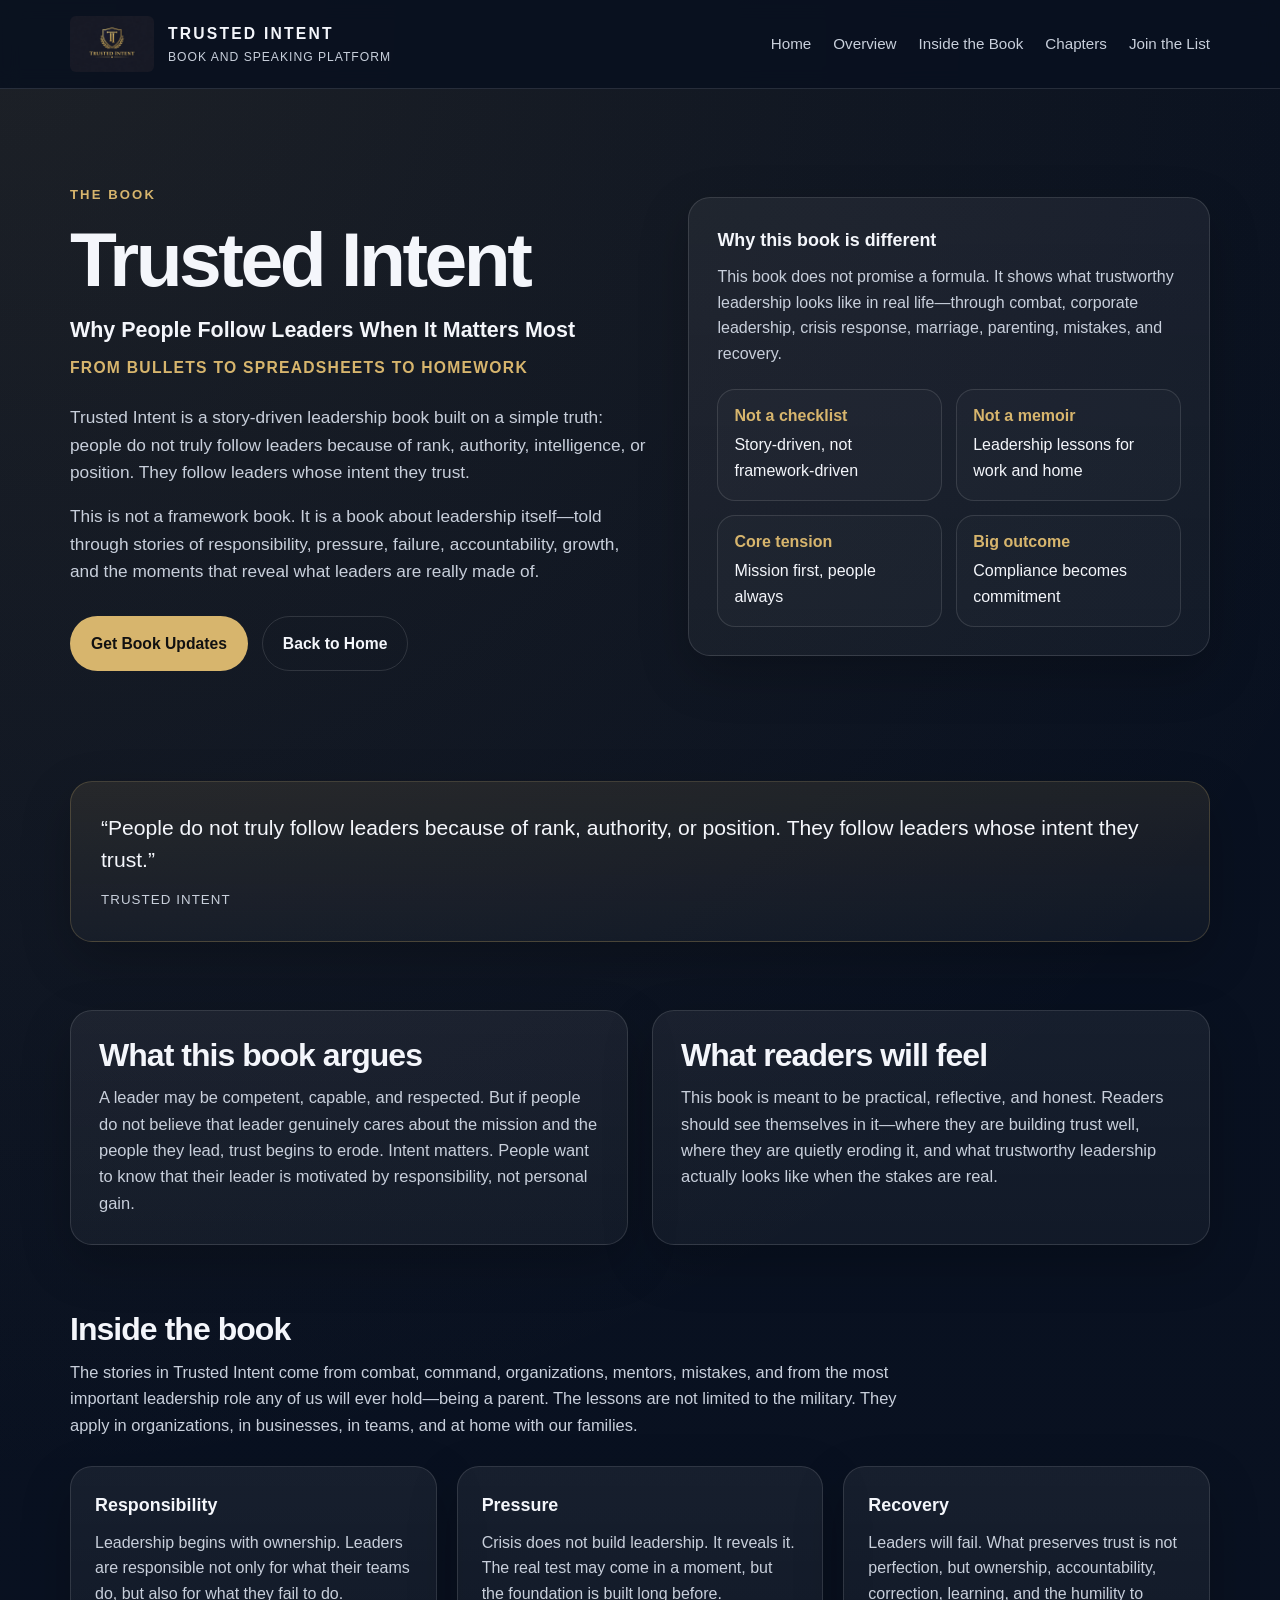
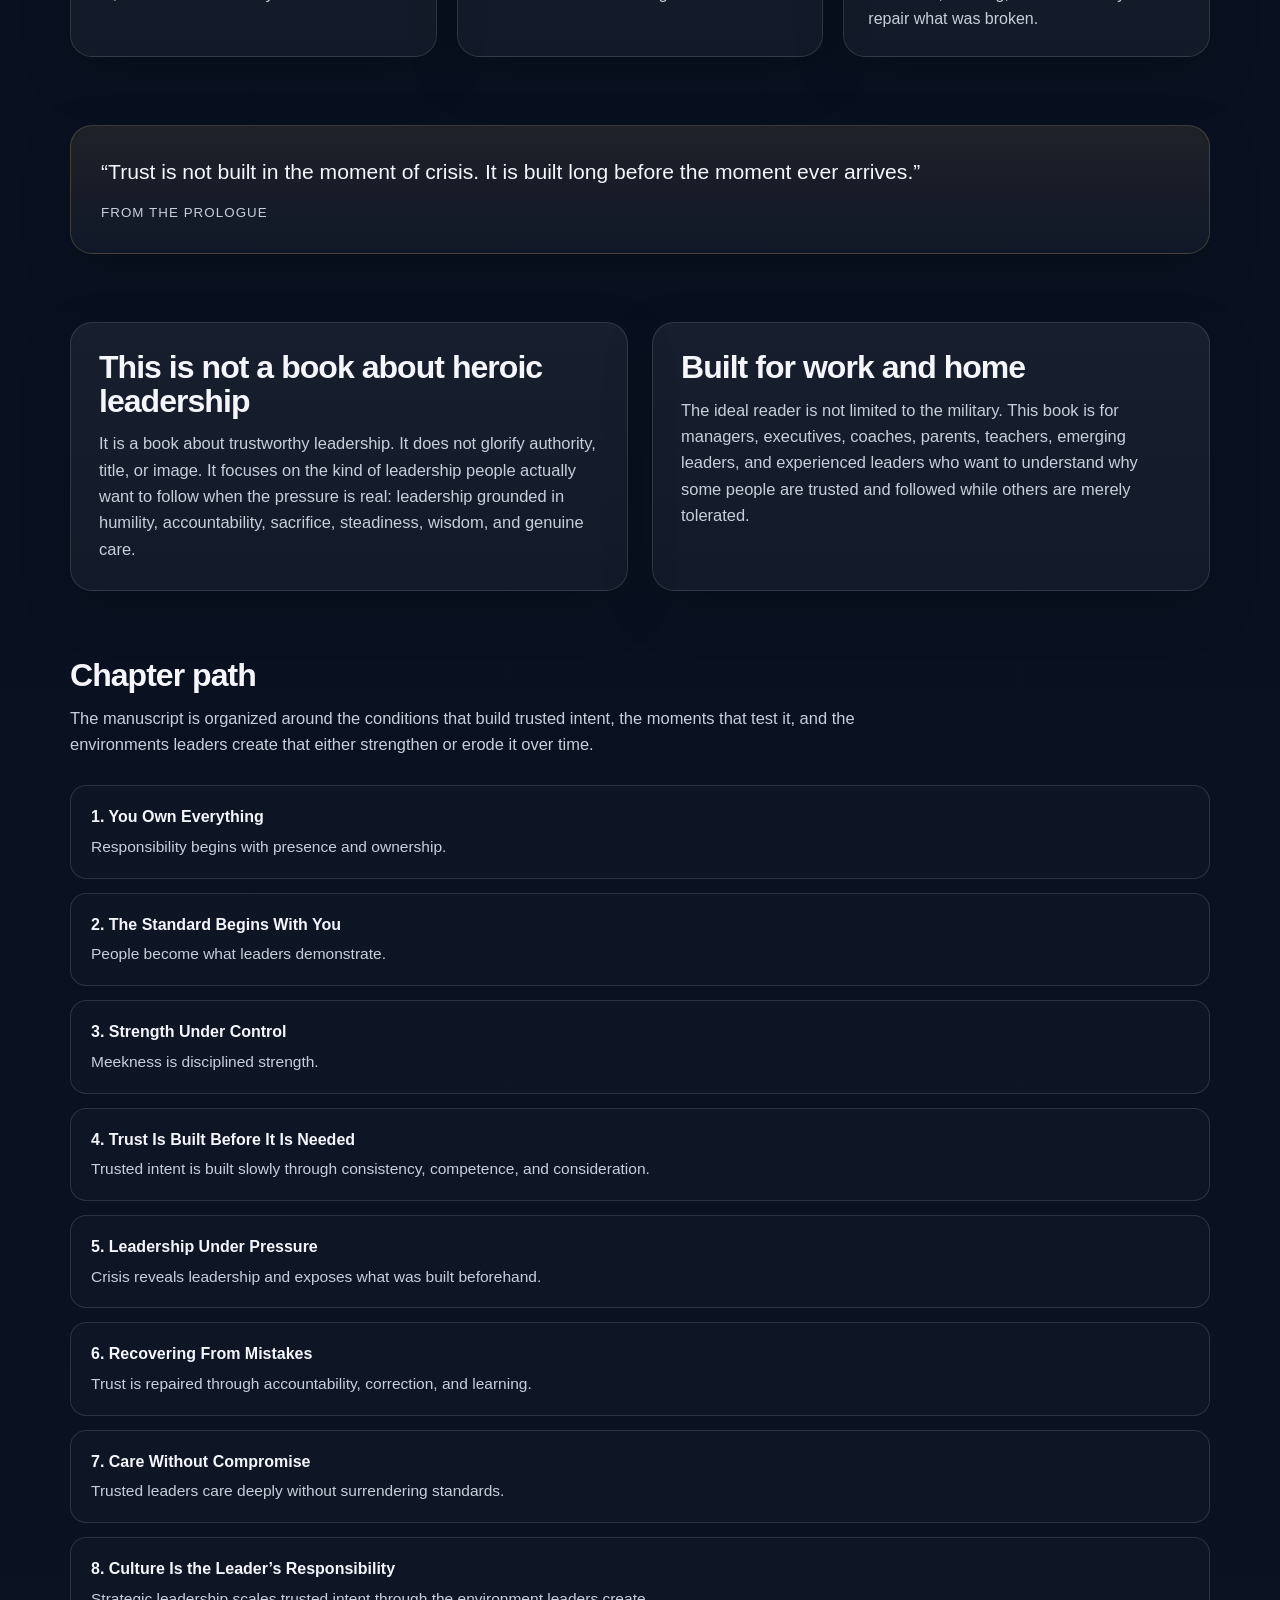
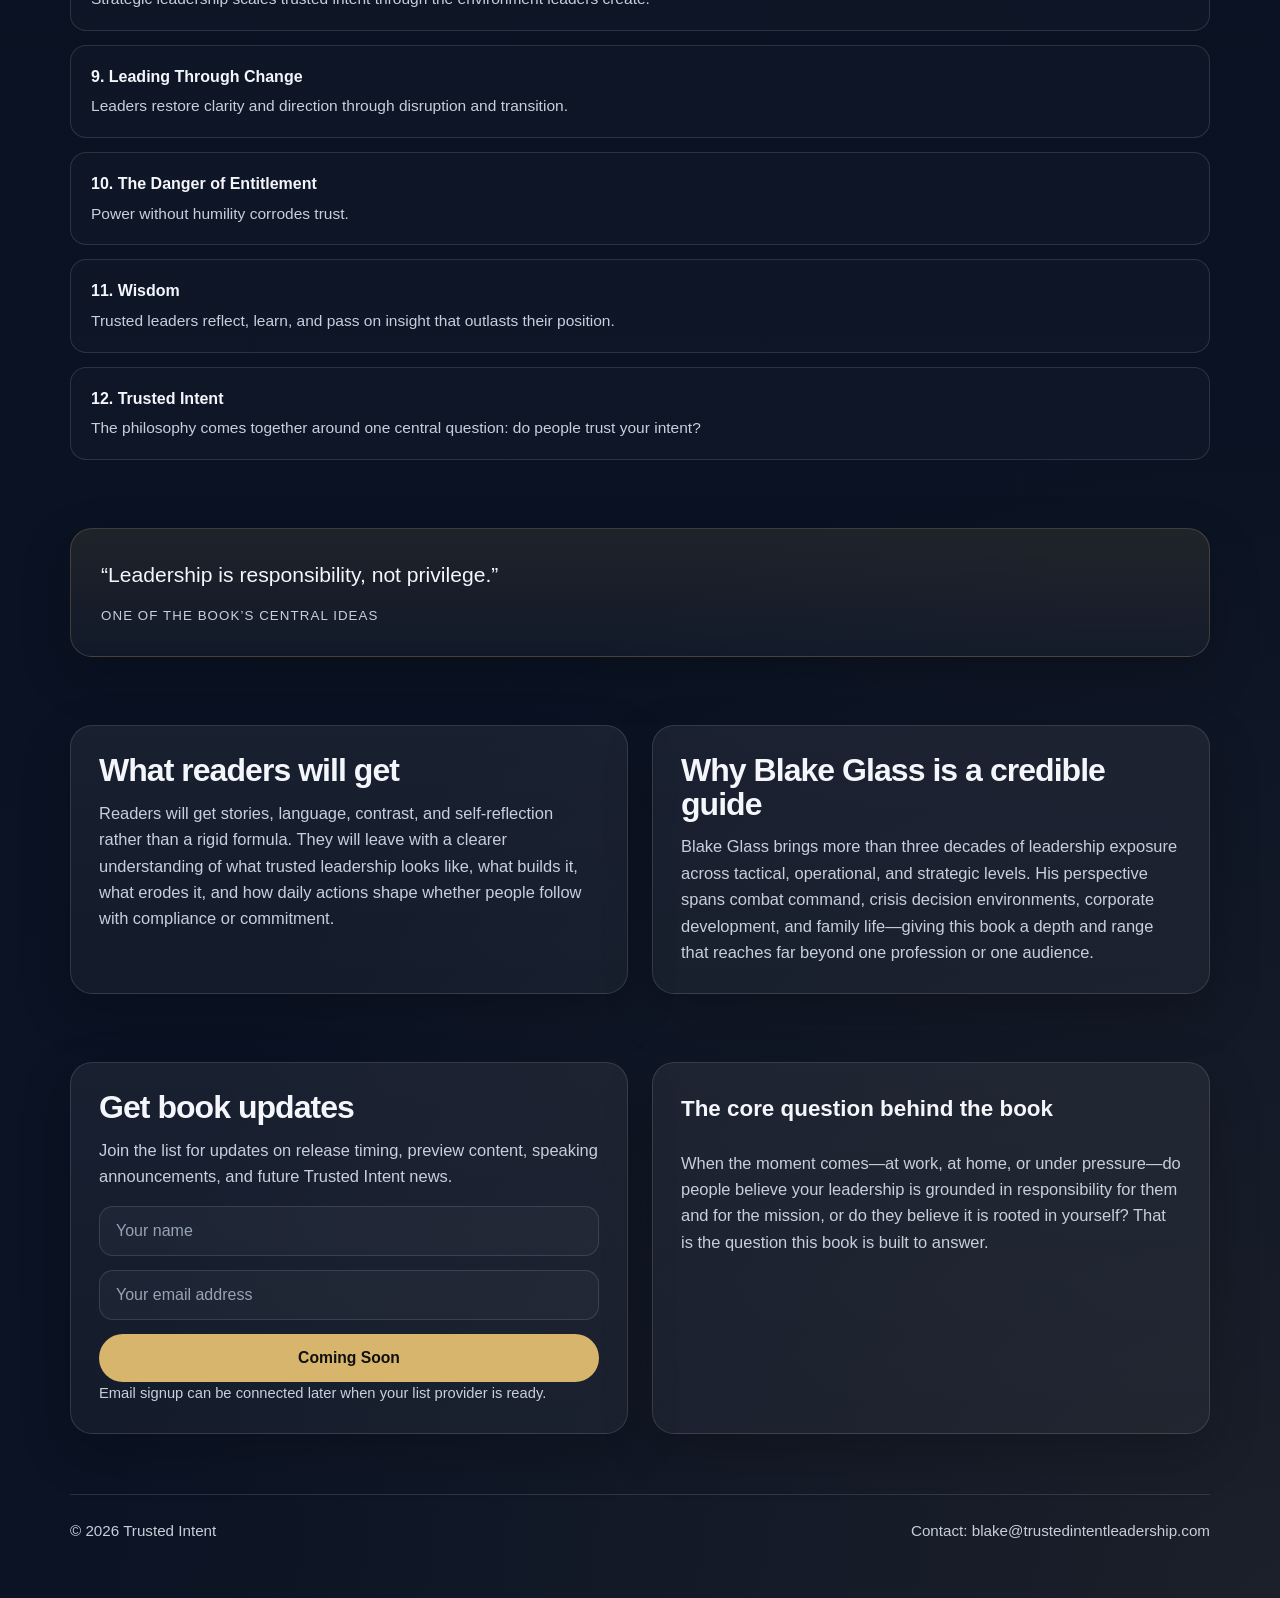
==== book.html @ da09e346 "Create book.html" ====
<!DOCTYPE html>
<html lang="en">
<head>
  <meta charset="UTF-8" />
  <meta name="viewport" content="width=device-width, initial-scale=1.0" />
  <title>The Book | Trusted Intent</title>
  <meta
    name="description"
    content="Trusted Intent by Blake Glass — a story-driven leadership book about why people follow leaders when it matters most."
  />
  <style>
    :root {
      --bg: #0a1020;
      --bg-soft: #10182b;
      --panel: rgba(255, 255, 255, 0.04);
      --panel-strong: rgba(255, 255, 255, 0.06);
      --text: #f4f6fb;
      --muted: #c8cfdb;
      --line: rgba(255, 255, 255, 0.12);
      --gold: #d7b56d;
      --gold-dark: #b8944d;
      --max: 1140px;
      --radius: 22px;
    }

    * {
      box-sizing: border-box;
    }

    html {
      scroll-behavior: smooth;
    }

    body {
      margin: 0;
      font-family: Arial, Helvetica, sans-serif;
      color: var(--text);
      background:
        radial-gradient(circle at top left, rgba(215,181,109,0.10), transparent 30%),
        radial-gradient(circle at bottom right, rgba(215,181,109,0.08), transparent 24%),
        linear-gradient(180deg, #08101f 0%, #0b1324 100%);
      line-height: 1.6;
    }

    img {
      max-width: 100%;
      display: block;
    }

    a {
      color: inherit;
      text-decoration: none;
    }

    .wrap {
      width: min(100% - 32px, var(--max));
      margin: 0 auto;
    }

    .topbar {
      position: sticky;
      top: 0;
      z-index: 20;
      background: rgba(8, 16, 31, 0.88);
      backdrop-filter: blur(10px);
      border-bottom: 1px solid var(--line);
    }

    .nav {
      display: flex;
      align-items: center;
      justify-content: space-between;
      gap: 20px;
      padding: 16px 0;
    }

    .brand {
      display: flex;
      align-items: center;
      gap: 14px;
      min-width: 0;
    }

    .brand img {
      height: 56px;
      width: auto;
      border-radius: 6px;
    }

    .brand-text {
      display: flex;
      flex-direction: column;
      gap: 2px;
    }

    .brand-title {
      font-size: 0.98rem;
      font-weight: 700;
      letter-spacing: 0.14em;
      text-transform: uppercase;
    }

    .brand-subtitle {
      color: var(--muted);
      font-size: 0.76rem;
      letter-spacing: 0.08em;
      text-transform: uppercase;
    }

    .nav-links {
      display: flex;
      align-items: center;
      gap: 22px;
      color: var(--muted);
      font-size: 0.95rem;
    }

    .nav-links a:hover {
      color: var(--text);
    }

    .button,
    button {
      display: inline-flex;
      align-items: center;
      justify-content: center;
      padding: 14px 20px;
      border-radius: 999px;
      border: 1px solid transparent;
      font-weight: 700;
      cursor: pointer;
      transition: 0.2s ease;
      font-size: 0.98rem;
    }

    .button-primary {
      background: var(--gold);
      color: #111;
    }

    .button-primary:hover {
      background: var(--gold-dark);
      transform: translateY(-1px);
    }

    .button-secondary {
      background: transparent;
      color: var(--text);
      border-color: var(--line);
    }

    .button-secondary:hover {
      background: rgba(255,255,255,0.03);
      border-color: rgba(255,255,255,0.24);
    }

    .hero {
      padding: 92px 0 76px;
    }

    .hero-grid {
      display: grid;
      grid-template-columns: 1.05fr 0.95fr;
      gap: 42px;
      align-items: center;
    }

    .eyebrow {
      display: inline-block;
      margin-bottom: 18px;
      color: var(--gold);
      font-size: 0.82rem;
      font-weight: 700;
      letter-spacing: 0.16em;
      text-transform: uppercase;
    }

    h1 {
      margin: 0;
      font-size: clamp(2.9rem, 6vw, 5rem);
      line-height: 0.96;
      letter-spacing: -0.045em;
    }

    .subtitle {
      margin: 16px 0 8px;
      font-size: 1.34rem;
      color: var(--text);
      font-weight: 700;
    }

    .tagline {
      margin: 0 0 24px;
      color: var(--gold);
      font-size: 0.98rem;
      font-weight: 700;
      letter-spacing: 0.08em;
      text-transform: uppercase;
    }

    .lead {
      margin: 0;
      max-width: 760px;
      color: var(--muted);
      font-size: 1.08rem;
    }

    .hero-actions {
      display: flex;
      flex-wrap: wrap;
      gap: 14px;
      margin-top: 30px;
    }

    .panel,
    .hero-card,
    .quote {
      background: linear-gradient(180deg, var(--panel-strong), var(--panel));
      border: 1px solid var(--line);
      border-radius: var(--radius);
      box-shadow: 0 18px 50px rgba(0,0,0,0.22);
    }

    .hero-card,
    .panel {
      padding: 28px;
    }

    .hero-card h3,
    .card h3 {
      margin: 0 0 10px;
      font-size: 1.12rem;
    }

    .hero-card p,
    .card p,
    .panel p {
      margin: 0;
      color: var(--muted);
    }

    .stat-grid {
      display: grid;
      grid-template-columns: 1fr 1fr;
      gap: 14px;
      margin-top: 22px;
    }

    .stat {
      border: 1px solid var(--line);
      border-radius: 18px;
      padding: 16px;
      background: rgba(255,255,255,0.02);
    }

    .stat strong {
      display: block;
      margin-bottom: 6px;
      color: var(--gold);
      font-size: 1rem;
      line-height: 1.3;
    }

    section {
      padding: 34px 0;
    }

    .section-title {
      margin: 0 0 12px;
      font-size: 2rem;
      line-height: 1.05;
      letter-spacing: -0.03em;
    }

    .section-copy {
      margin: 0 0 28px;
      max-width: 860px;
      color: var(--muted);
      font-size: 1.03rem;
    }

    .split {
      display: grid;
      grid-template-columns: 1fr 1fr;
      gap: 24px;
      align-items: stretch;
    }

    .three-up {
      display: grid;
      grid-template-columns: repeat(3, 1fr);
      gap: 20px;
    }

    .card {
      padding: 24px;
    }

    .quote {
      padding: 30px;
      background: linear-gradient(180deg, rgba(215,181,109,0.10), rgba(255,255,255,0.03));
      border: 1px solid rgba(215,181,109,0.22);
    }

    .quote p {
      margin: 0;
      font-size: 1.32rem;
      line-height: 1.5;
    }

    .quote small {
      display: block;
      margin-top: 14px;
      color: var(--muted);
      text-transform: uppercase;
      letter-spacing: 0.08em;
    }

    .chapter-list {
      display: grid;
      gap: 14px;
      margin-top: 10px;
    }

    .chapter-item {
      padding: 18px 20px;
      border: 1px solid var(--line);
      border-radius: 16px;
      background: rgba(255,255,255,0.02);
    }

    .chapter-item strong {
      display: block;
      color: var(--text);
      margin-bottom: 4px;
      font-size: 1rem;
    }

    .chapter-item span {
      color: var(--muted);
      font-size: 0.97rem;
    }

    .signup {
      display: grid;
      grid-template-columns: 1fr 1fr;
      gap: 24px;
    }

    form {
      display: grid;
      gap: 14px;
      margin-top: 14px;
    }

    input {
      width: 100%;
      padding: 15px 16px;
      border-radius: 14px;
      border: 1px solid var(--line);
      background: rgba(255,255,255,0.03);
      color: var(--text);
      font-size: 1rem;
    }

    input::placeholder {
      color: #97a3b4;
    }

    .fine-print {
      margin-top: 12px;
      color: var(--muted);
      font-size: 0.92rem;
    }

    .footer {
      padding: 26px 0 54px;
      color: var(--muted);
      font-size: 0.95rem;
    }

    .footer-line {
      border-top: 1px solid var(--line);
      padding-top: 24px;
      display: flex;
      justify-content: space-between;
      gap: 16px;
      flex-wrap: wrap;
    }

    @media (max-width: 960px) {
      .hero-grid,
      .split,
      .three-up,
      .signup {
        grid-template-columns: 1fr;
      }

      .nav-links {
        display: none;
      }

      .hero {
        padding-top: 64px;
      }
    }

    @media (max-width: 640px) {
      .brand img {
        height: 46px;
      }

      .brand-title {
        font-size: 0.9rem;
      }

      .subtitle {
        font-size: 1.12rem;
      }

      .quote p {
        font-size: 1.12rem;
      }

      .hero-actions {
        flex-direction: column;
        align-items: stretch;
      }
    }
  </style>
</head>
<body>
  <header class="topbar">
    <div class="wrap nav">
      <a class="brand" href="index.html">
        <img src="logo1.png" alt="Trusted Intent logo" />
        <div class="brand-text">
          <span class="brand-title">Trusted Intent</span>
          <span class="brand-subtitle">Book and speaking platform</span>
        </div>
      </a>

      <nav class="nav-links">
        <a href="index.html">Home</a>
        <a href="#overview">Overview</a>
        <a href="#inside">Inside the Book</a>
        <a href="#chapters">Chapters</a>
        <a href="#join">Join the List</a>
      </nav>
    </div>
  </header>

  <main>
    <section class="hero">
      <div class="wrap hero-grid">
        <div>
          <span class="eyebrow">The book</span>
          <h1>Trusted Intent</h1>
          <p class="subtitle">Why People Follow Leaders When It Matters Most</p>
          <p class="tagline">From Bullets to Spreadsheets to Homework</p>
          <p class="lead">
            Trusted Intent is a story-driven leadership book built on a simple truth: people do not truly follow leaders because of rank, authority, intelligence, or position. They follow leaders whose intent they trust.
          </p>
          <p class="lead" style="margin-top:16px;">
            This is not a framework book. It is a book about leadership itself—told through stories of responsibility, pressure, failure, accountability, growth, and the moments that reveal what leaders are really made of.
          </p>

          <div class="hero-actions">
            <a class="button button-primary" href="#join">Get Book Updates</a>
            <a class="button button-secondary" href="index.html">Back to Home</a>
          </div>
        </div>

        <aside class="hero-card">
          <h3>Why this book is different</h3>
          <p>
            This book does not promise a formula. It shows what trustworthy leadership looks like in real life—through combat, corporate leadership, crisis response, marriage, parenting, mistakes, and recovery.
          </p>

          <div class="stat-grid">
            <div class="stat">
              <strong>Not a checklist</strong>
              <span>Story-driven, not framework-driven</span>
            </div>
            <div class="stat">
              <strong>Not a memoir</strong>
              <span>Leadership lessons for work and home</span>
            </div>
            <div class="stat">
              <strong>Core tension</strong>
              <span>Mission first, people always</span>
            </div>
            <div class="stat">
              <strong>Big outcome</strong>
              <span>Compliance becomes commitment</span>
            </div>
          </div>
        </aside>
      </div>
    </section>

    <section>
      <div class="wrap">
        <div class="quote">
          <p>
            “People do not truly follow leaders because of rank, authority, or position. They follow leaders whose intent they trust.”
          </p>
          <small>Trusted Intent</small>
        </div>
      </div>
    </section>

    <section id="overview">
      <div class="wrap split">
        <div class="panel">
          <h2 class="section-title">What this book argues</h2>
          <p class="section-copy" style="max-width:none; margin-bottom:0;">
            A leader may be competent, capable, and respected. But if people do not believe that leader genuinely cares about the mission and the people they lead, trust begins to erode. Intent matters. People want to know that their leader is motivated by responsibility, not personal gain.
          </p>
        </div>

        <div class="panel">
          <h2 class="section-title">What readers will feel</h2>
          <p class="section-copy" style="max-width:none; margin-bottom:0;">
            This book is meant to be practical, reflective, and honest. Readers should see themselves in it—where they are building trust well, where they are quietly eroding it, and what trustworthy leadership actually looks like when the stakes are real.
          </p>
        </div>
      </div>
    </section>

    <section id="inside">
      <div class="wrap">
        <h2 class="section-title">Inside the book</h2>
        <p class="section-copy">
          The stories in Trusted Intent come from combat, command, organizations, mentors, mistakes, and from the most important leadership role any of us will ever hold—being a parent. The lessons are not limited to the military. They apply in organizations, in businesses, in teams, and at home with our families.
        </p>

        <div class="three-up">
          <div class="panel card">
            <h3>Responsibility</h3>
            <p>
              Leadership begins with ownership. Leaders are responsible not only for what their teams do, but also for what they fail to do.
            </p>
          </div>
          <div class="panel card">
            <h3>Pressure</h3>
            <p>
              Crisis does not build leadership. It reveals it. The real test may come in a moment, but the foundation is built long before.
            </p>
          </div>
          <div class="panel card">
            <h3>Recovery</h3>
            <p>
              Leaders will fail. What preserves trust is not perfection, but ownership, accountability, correction, learning, and the humility to repair what was broken.
            </p>
          </div>
        </div>
      </div>
    </section>

    <section>
      <div class="wrap">
        <div class="quote">
          <p>
            “Trust is not built in the moment of crisis. It is built long before the moment ever arrives.”
          </p>
          <small>From the prologue</small>
        </div>
      </div>
    </section>

    <section>
      <div class="wrap split">
        <div class="panel">
          <h2 class="section-title">This is not a book about heroic leadership</h2>
          <p class="section-copy" style="max-width:none; margin-bottom:0;">
            It is a book about trustworthy leadership. It does not glorify authority, title, or image. It focuses on the kind of leadership people actually want to follow when the pressure is real: leadership grounded in humility, accountability, sacrifice, steadiness, wisdom, and genuine care.
          </p>
        </div>

        <div class="panel">
          <h2 class="section-title">Built for work and home</h2>
          <p class="section-copy" style="max-width:none; margin-bottom:0;">
            The ideal reader is not limited to the military. This book is for managers, executives, coaches, parents, teachers, emerging leaders, and experienced leaders who want to understand why some people are trusted and followed while others are merely tolerated.
          </p>
        </div>
      </div>
    </section>

    <section id="chapters">
      <div class="wrap">
        <h2 class="section-title">Chapter path</h2>
        <p class="section-copy">
          The manuscript is organized around the conditions that build trusted intent, the moments that test it, and the environments leaders create that either strengthen or erode it over time.
        </p>

        <div class="chapter-list">
          <div class="chapter-item">
            <strong>1. You Own Everything</strong>
            <span>Responsibility begins with presence and ownership.</span>
          </div>
          <div class="chapter-item">
            <strong>2. The Standard Begins With You</strong>
            <span>People become what leaders demonstrate.</span>
          </div>
          <div class="chapter-item">
            <strong>3. Strength Under Control</strong>
            <span>Meekness is disciplined strength.</span>
          </div>
          <div class="chapter-item">
            <strong>4. Trust Is Built Before It Is Needed</strong>
            <span>Trusted intent is built slowly through consistency, competence, and consideration.</span>
          </div>
          <div class="chapter-item">
            <strong>5. Leadership Under Pressure</strong>
            <span>Crisis reveals leadership and exposes what was built beforehand.</span>
          </div>
          <div class="chapter-item">
            <strong>6. Recovering From Mistakes</strong>
            <span>Trust is repaired through accountability, correction, and learning.</span>
          </div>
          <div class="chapter-item">
            <strong>7. Care Without Compromise</strong>
            <span>Trusted leaders care deeply without surrendering standards.</span>
          </div>
          <div class="chapter-item">
            <strong>8. Culture Is the Leader’s Responsibility</strong>
            <span>Strategic leadership scales trusted intent through the environment leaders create.</span>
          </div>
          <div class="chapter-item">
            <strong>9. Leading Through Change</strong>
            <span>Leaders restore clarity and direction through disruption and transition.</span>
          </div>
          <div class="chapter-item">
            <strong>10. The Danger of Entitlement</strong>
            <span>Power without humility corrodes trust.</span>
          </div>
          <div class="chapter-item">
            <strong>11. Wisdom</strong>
            <span>Trusted leaders reflect, learn, and pass on insight that outlasts their position.</span>
          </div>
          <div class="chapter-item">
            <strong>12. Trusted Intent</strong>
            <span>The philosophy comes together around one central question: do people trust your intent?</span>
          </div>
        </div>
      </div>
    </section>

    <section>
      <div class="wrap">
        <div class="quote">
          <p>
            “Leadership is responsibility, not privilege.”
          </p>
          <small>One of the book’s central ideas</small>
        </div>
      </div>
    </section>

    <section>
      <div class="wrap split">
        <div class="panel">
          <h2 class="section-title">What readers will get</h2>
          <p class="section-copy" style="max-width:none; margin-bottom:0;">
            Readers will get stories, language, contrast, and self-reflection rather than a rigid formula. They will leave with a clearer understanding of what trusted leadership looks like, what builds it, what erodes it, and how daily actions shape whether people follow with compliance or commitment.
          </p>
        </div>

        <div class="panel">
          <h2 class="section-title">Why Blake Glass is a credible guide</h2>
          <p class="section-copy" style="max-width:none; margin-bottom:0;">
            Blake Glass brings more than three decades of leadership exposure across tactical, operational, and strategic levels. His perspective spans combat command, crisis decision environments, corporate development, and family life—giving this book a depth and range that reaches far beyond one profession or one audience.
          </p>
        </div>
      </div>
    </section>

    <section id="join">
      <div class="wrap signup">
        <div class="panel">
          <h2 class="section-title">Get book updates</h2>
          <p class="section-copy" style="margin-bottom:16px; max-width:none;">
            Join the list for updates on release timing, preview content, speaking announcements, and future Trusted Intent news.
          </p>

          <form>
            <input type="text" name="name" placeholder="Your name" />
            <input type="email" name="email" placeholder="Your email address" />
            <button type="button" class="button button-primary">Coming Soon</button>
          </form>

          <p class="fine-print">
            Email signup can be connected later when your list provider is ready.
          </p>
        </div>

        <div class="panel">
          <h3 style="margin-top:0; font-size:1.4rem;">The core question behind the book</h3>
          <p class="section-copy" style="max-width:none; margin-bottom:0;">
            When the moment comes—at work, at home, or under pressure—do people believe your leadership is grounded in responsibility for them and for the mission, or do they believe it is rooted in yourself? That is the question this book is built to answer.
          </p>
        </div>
      </div>
    </section>
  </main>

  <footer class="footer">
    <div class="wrap footer-line">
      <div>© 2026 Trusted Intent</div>
      <div>Contact: blake@trustedintentleadership.com</div>
    </div>
  </footer>
</body>
</html>
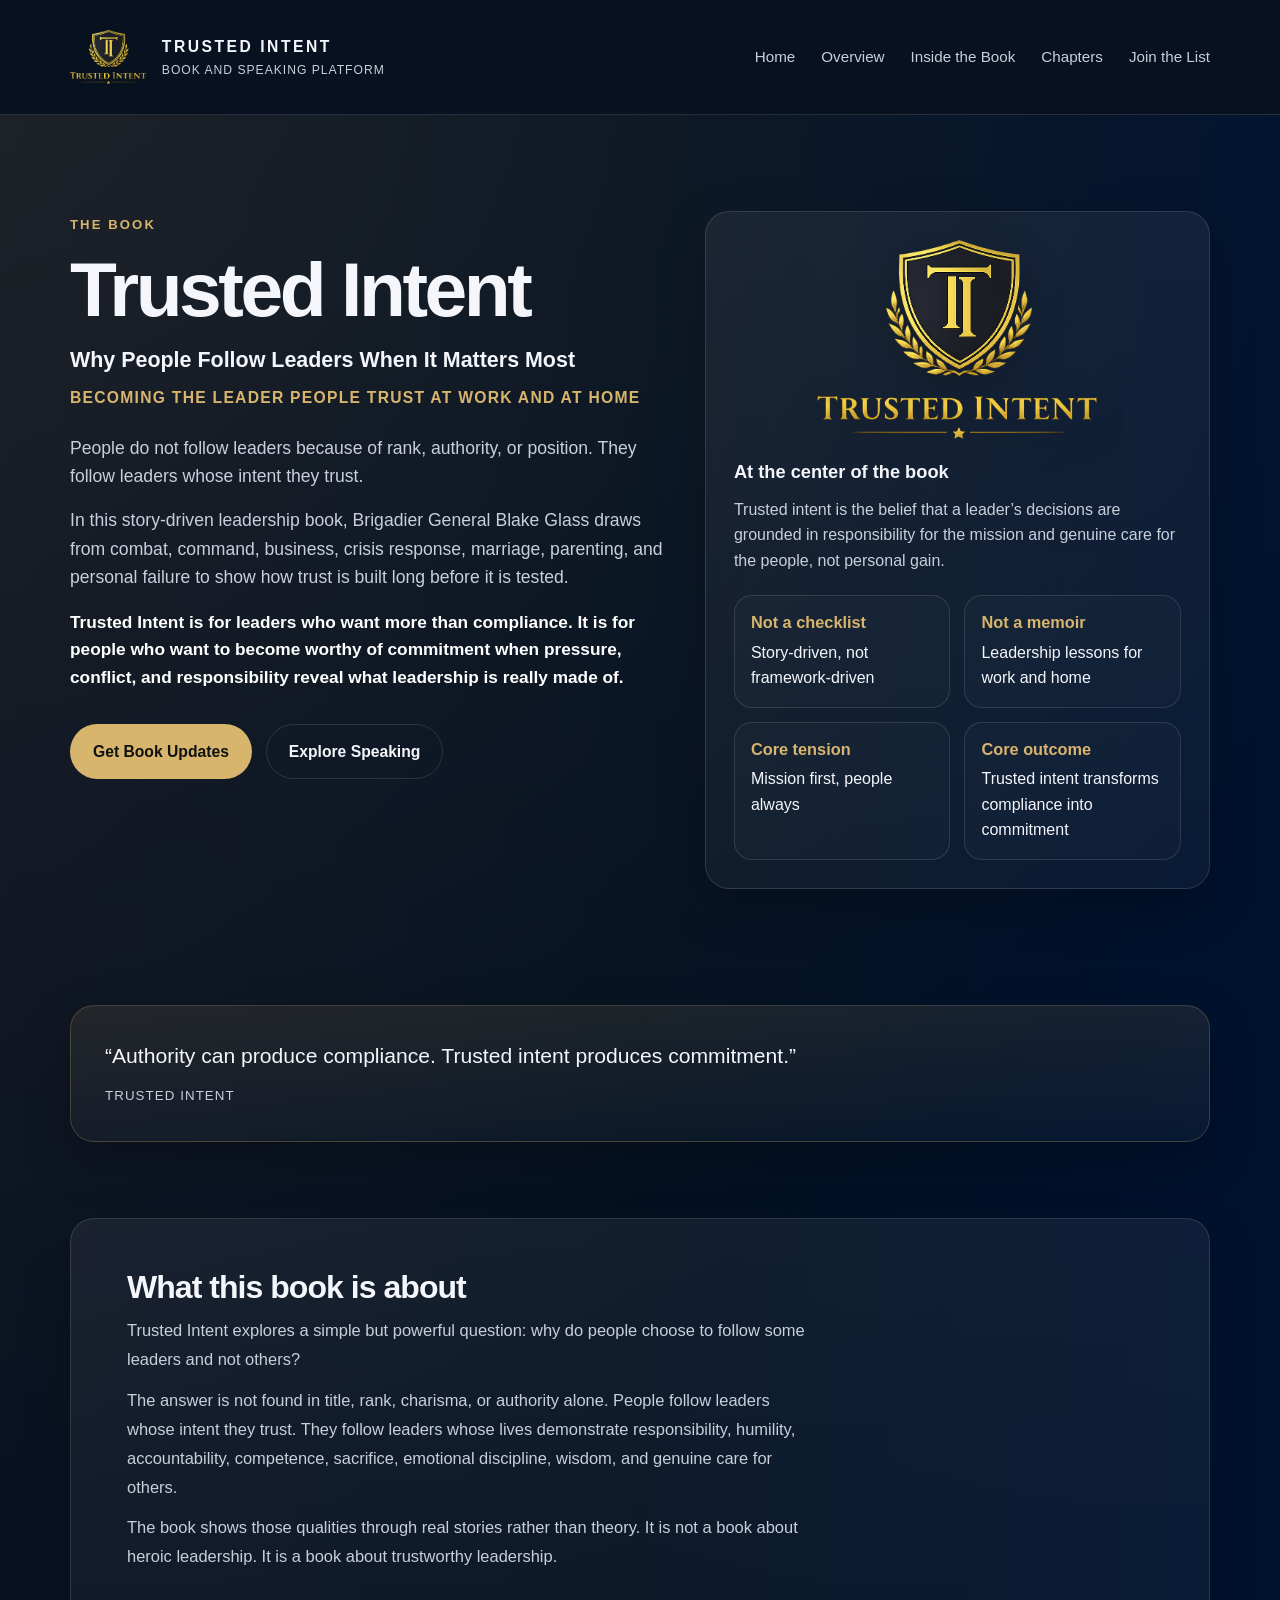
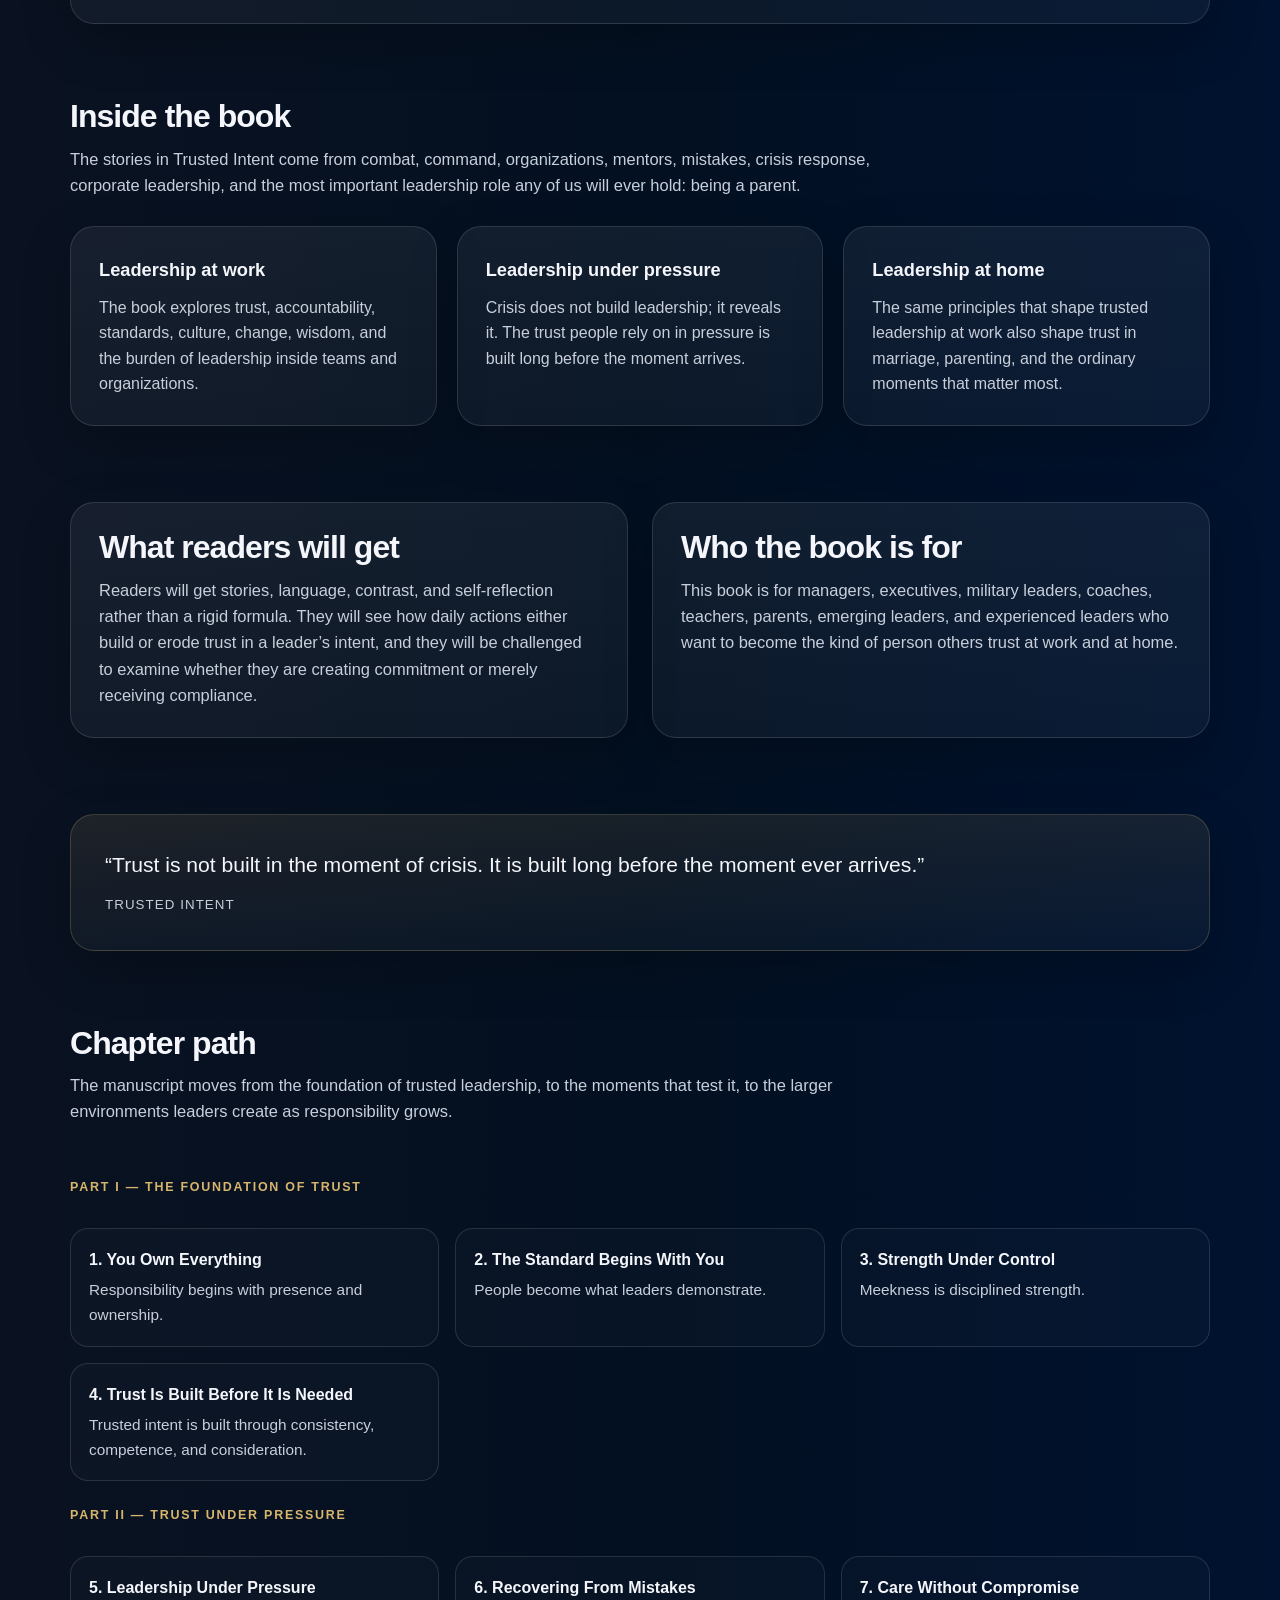
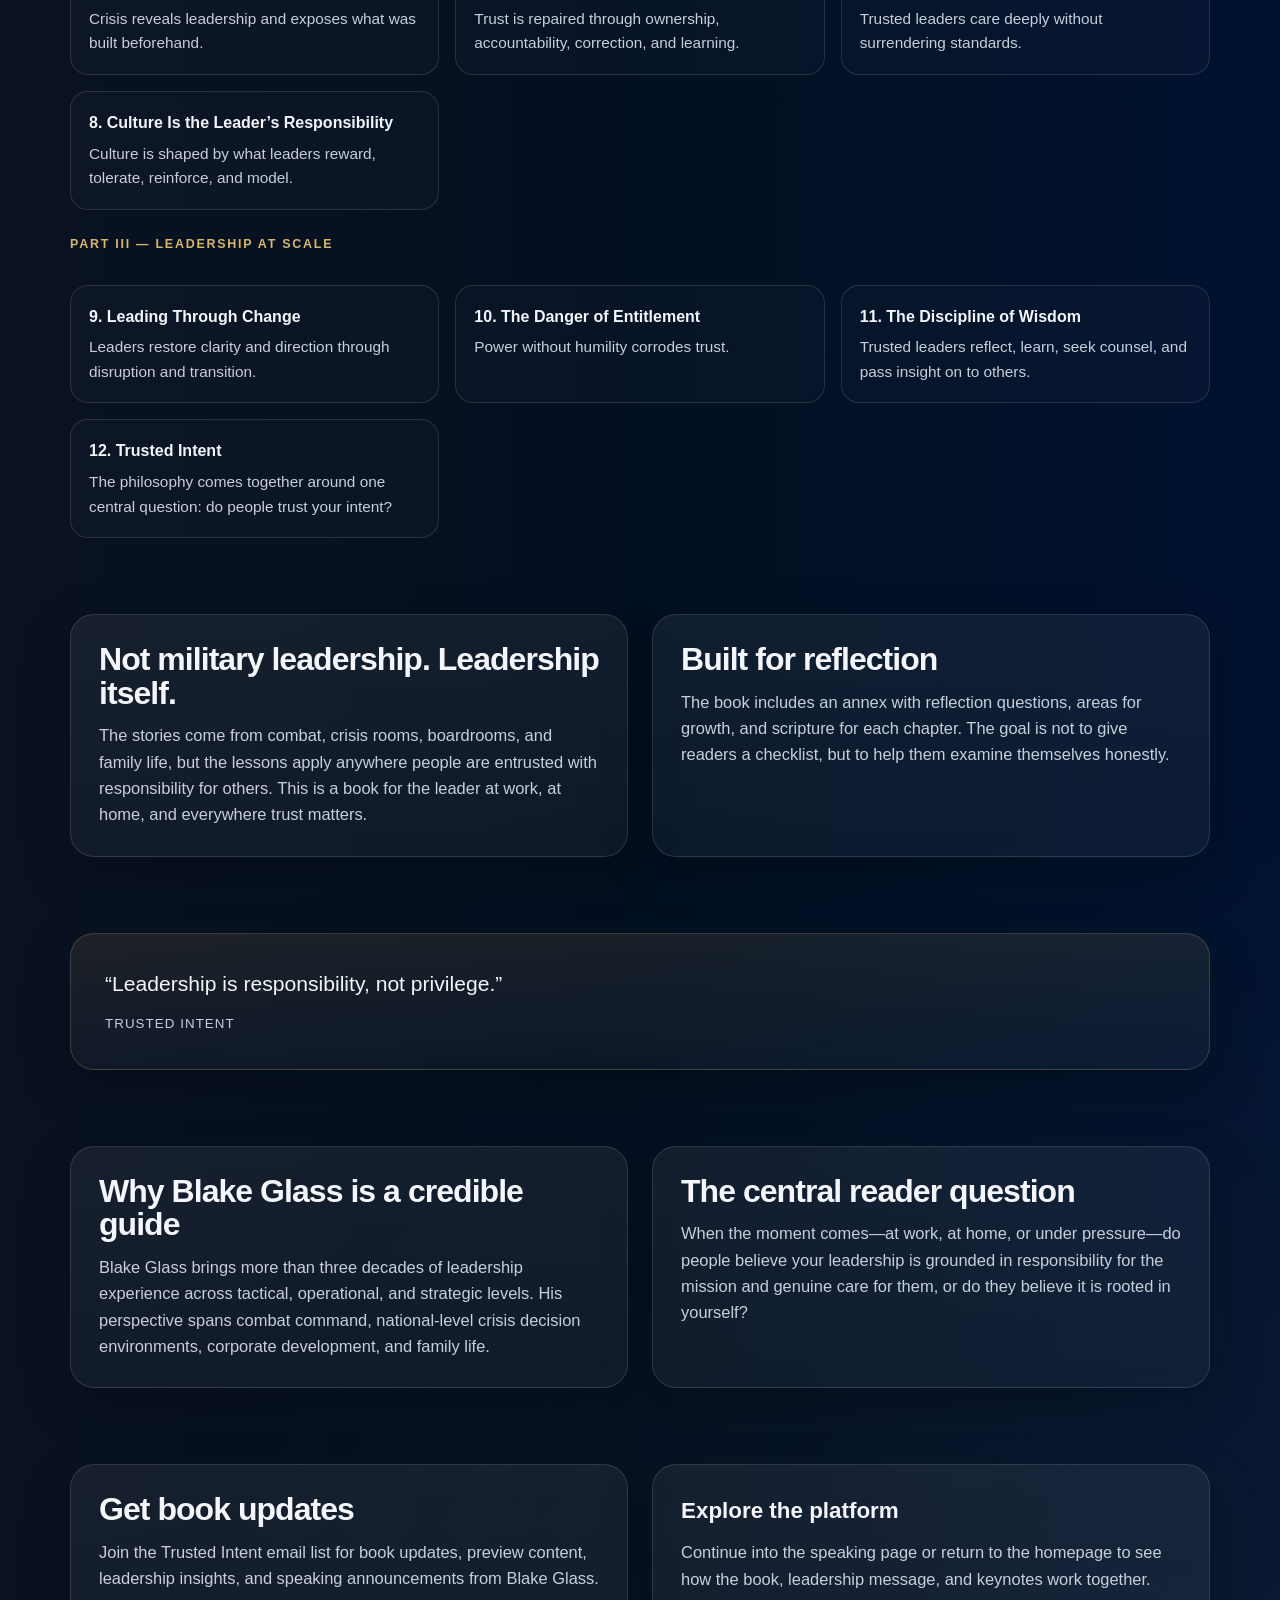
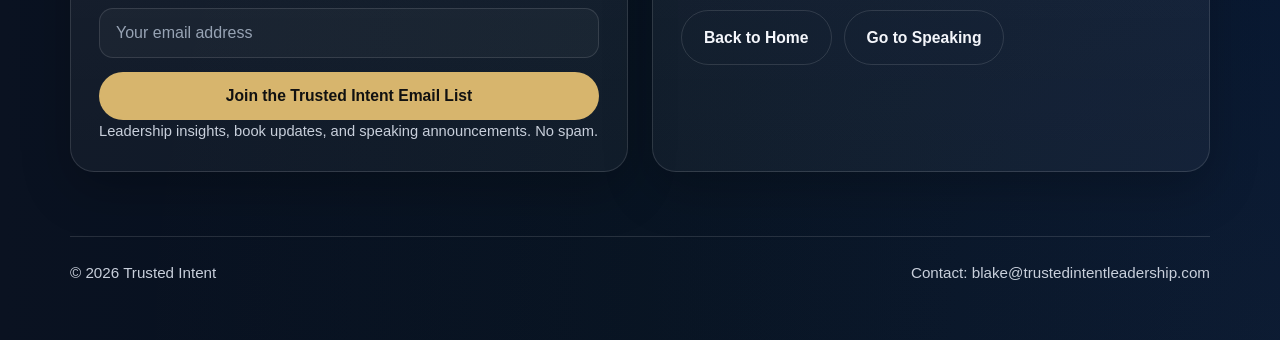
==== commit 5b52aa5f: "Blend transparent logo into site header" ====
--- a/book.html
+++ b/book.html
@@ -1,17 +1,28 @@
 <!DOCTYPE html>
 <html lang="en">
+  <link rel="canonical" href="https://trustedintentleadership.com/book.html" />
 <head>
   <meta charset="UTF-8" />
   <meta name="viewport" content="width=device-width, initial-scale=1.0" />
   <title>The Book | Trusted Intent</title>
   <meta
     name="description"
-    content="Trusted Intent by Blake Glass — a story-driven leadership book about why people follow leaders when it matters most."
+    content="Trusted Intent: Why People Follow Leaders When It Matters Most. A story-driven leadership book by Blake Glass about becoming the leader people trust at work and at home."
   />
+
+  <!-- Google tag (gtag.js) -->
+<script async src="https://www.googletagmanager.com/gtag/js?id=G-58Q2WPMLMN"></script>
+<script>
+  window.dataLayer = window.dataLayer || [];
+  function gtag(){dataLayer.push(arguments);}
+  gtag('js', new Date());
+
+  gtag('config', 'G-58Q2WPMLMN');
+</script>
+  
   <style>
     :root {
-      --bg: #0a1020;
-      --bg-soft: #10182b;
+      --bg: #07111f;
       --panel: rgba(255, 255, 255, 0.04);
       --panel-strong: rgba(255, 255, 255, 0.06);
       --text: #f4f6fb;
@@ -20,7 +31,7 @@
       --gold: #d7b56d;
       --gold-dark: #b8944d;
       --max: 1140px;
-      --radius: 22px;
+      --radius: 24px;
     }
 
     * {
@@ -36,9 +47,9 @@
       font-family: Arial, Helvetica, sans-serif;
       color: var(--text);
       background:
-        radial-gradient(circle at top left, rgba(215,181,109,0.10), transparent 30%),
-        radial-gradient(circle at bottom right, rgba(215,181,109,0.08), transparent 24%),
-        linear-gradient(180deg, #08101f 0%, #0b1324 100%);
+        radial-gradient(circle at top left, rgba(215,181,109,0.10), transparent 28%),
+        radial-gradient(circle at bottom right, rgba(215,181,109,0.06), transparent 22%),
+        linear-gradient(90deg, #0a1221 0%, #031021 50%, #00122f 100%);
       line-height: 1.6;
     }
 
@@ -61,9 +72,10 @@
       position: sticky;
       top: 0;
       z-index: 20;
-      background: rgba(8, 16, 31, 0.88);
+      background: var(--bg);
       backdrop-filter: blur(10px);
       border-bottom: 1px solid var(--line);
+      padding: 16px 24px;
     }
 
     .nav {
@@ -71,20 +83,20 @@
       align-items: center;
       justify-content: space-between;
       gap: 20px;
-      padding: 16px 0;
+      padding: 14px 0;
     }
 
     .brand {
       display: flex;
       align-items: center;
-      gap: 14px;
+      gap: 16px;
       min-width: 0;
     }
 
     .brand img {
-      height: 56px;
+      height: 54px;
       width: auto;
-      border-radius: 6px;
+      border-radius: 8px;
     }
 
     .brand-text {
@@ -95,8 +107,8 @@
 
     .brand-title {
       font-size: 0.98rem;
-      font-weight: 700;
-      letter-spacing: 0.14em;
+      font-weight: 800;
+      letter-spacing: 0.16em;
       text-transform: uppercase;
     }
 
@@ -110,7 +122,7 @@
     .nav-links {
       display: flex;
       align-items: center;
-      gap: 22px;
+      gap: 26px;
       color: var(--muted);
       font-size: 0.95rem;
     }
@@ -124,7 +136,7 @@
       display: inline-flex;
       align-items: center;
       justify-content: center;
-      padding: 14px 20px;
+      padding: 14px 22px;
       border-radius: 999px;
       border: 1px solid transparent;
       font-weight: 700;
@@ -154,15 +166,19 @@
       border-color: rgba(255,255,255,0.24);
     }
 
+    section {
+      padding: 38px 0;
+    }
+
     .hero {
-      padding: 92px 0 76px;
+      padding: 96px 0 78px;
     }
 
     .hero-grid {
       display: grid;
-      grid-template-columns: 1.05fr 0.95fr;
+      grid-template-columns: 1.08fr 0.92fr;
       gap: 42px;
-      align-items: center;
+      align-items: start;
     }
 
     .eyebrow {
@@ -177,7 +193,7 @@
 
     h1 {
       margin: 0;
-      font-size: clamp(2.9rem, 6vw, 5rem);
+      font-size: clamp(3rem, 6vw, 5.1rem);
       line-height: 0.96;
       letter-spacing: -0.045em;
     }
@@ -202,19 +218,32 @@
       margin: 0;
       max-width: 760px;
       color: var(--muted);
+      font-size: 1.1rem;
+    }
+
+    .lead + .lead {
+      margin-top: 16px;
+    }
+
+    .hero-highlight {
+      margin-top: 18px;
+      color: #ffffff;
       font-size: 1.08rem;
+      font-weight: 700;
+      max-width: 760px;
     }
 
     .hero-actions {
       display: flex;
       flex-wrap: wrap;
       gap: 14px;
-      margin-top: 30px;
-    }
-
+      margin-top: 32px;
+    }
+
+    .hero-card,
     .panel,
-    .hero-card,
-    .quote {
+    .quote,
+    .book-cover-card {
       background: linear-gradient(180deg, var(--panel-strong), var(--panel));
       border: 1px solid var(--line);
       border-radius: var(--radius);
@@ -222,14 +251,29 @@
     }
 
     .hero-card,
-    .panel {
+    .panel,
+    .card {
       padding: 28px;
+      height: 100%;
+    }
+
+    .hero-logo {
+      display: flex;
+      justify-content: center;
+      margin-bottom: 18px;
+    }
+
+    .hero-logo img {
+      width: min(100%, 280px);
+      height: auto;
+      filter: drop-shadow(0 12px 20px rgba(0,0,0,0.22));
     }
 
     .hero-card h3,
-    .card h3 {
+    .card h3,
+    .panel h3 {
       margin: 0 0 10px;
-      font-size: 1.12rem;
+      font-size: 1.14rem;
     }
 
     .hero-card p,
@@ -257,12 +301,8 @@
       display: block;
       margin-bottom: 6px;
       color: var(--gold);
-      font-size: 1rem;
+      font-size: 1.02rem;
       line-height: 1.3;
-    }
-
-    section {
-      padding: 34px 0;
     }
 
     .section-title {
@@ -292,12 +332,8 @@
       gap: 20px;
     }
 
-    .card {
-      padding: 24px;
-    }
-
     .quote {
-      padding: 30px;
+      padding: 34px;
       background: linear-gradient(180deg, rgba(215,181,109,0.10), rgba(255,255,255,0.03));
       border: 1px solid rgba(215,181,109,0.22);
     }
@@ -316,29 +352,59 @@
       letter-spacing: 0.08em;
     }
 
-    .chapter-list {
+    .editorial-panel {
+      padding: 52px 56px;
+    }
+
+    .editorial-copy {
+      max-width: 680px;
+      margin-bottom: 0;
+      line-height: 1.75;
+    }
+
+    .editorial-copy + .editorial-copy {
+      margin-top: 12px;
+    }
+
+    .chapter-grid {
       display: grid;
-      gap: 14px;
-      margin-top: 10px;
-    }
-
-    .chapter-item {
-      padding: 18px 20px;
+      grid-template-columns: repeat(3, 1fr);
+      gap: 16px;
+      margin-top: 20px;
+    }
+
+    .chapter-card {
       border: 1px solid var(--line);
-      border-radius: 16px;
+      border-radius: 18px;
+      padding: 18px;
       background: rgba(255,255,255,0.02);
     }
 
-    .chapter-item strong {
+    .chapter-card strong {
       display: block;
       color: var(--text);
-      margin-bottom: 4px;
+      margin-bottom: 6px;
       font-size: 1rem;
     }
 
-    .chapter-item span {
+    .chapter-card span {
+      display: block;
       color: var(--muted);
-      font-size: 0.97rem;
+      font-size: 0.96rem;
+    }
+
+    .part-label {
+      display: inline-block;
+      color: var(--gold);
+      font-size: 0.78rem;
+      font-weight: 700;
+      letter-spacing: 0.14em;
+      text-transform: uppercase;
+      margin-bottom: 10px;
+    }
+
+    .part-section {
+      padding-top: 20px;
     }
 
     .signup {
@@ -392,16 +458,39 @@
       .hero-grid,
       .split,
       .three-up,
-      .signup {
+      .signup,
+      .chapter-grid {
         grid-template-columns: 1fr;
       }
 
+      .topbar {
+        padding: 12px 18px;
+      }
+
+      .nav {
+        align-items: flex-start;
+        flex-wrap: wrap;
+        gap: 12px;
+      }
+
       .nav-links {
-        display: none;
+        display: flex;
+        width: 100%;
+        flex-wrap: wrap;
+        gap: 8px;
+        font-size: 0.82rem;
+        line-height: 1.2;
+      }
+
+      .nav-links a {
+        border: 1px solid var(--line);
+        border-radius: 999px;
+        padding: 8px 10px;
+        background: rgba(255,255,255,0.03);
       }
 
       .hero {
-        padding-top: 64px;
+        padding-top: 66px;
       }
     }
 
@@ -419,16 +508,21 @@
       }
 
       .quote p {
-        font-size: 1.12rem;
+        font-size: 1.14rem;
       }
 
       .hero-actions {
         flex-direction: column;
         align-items: stretch;
       }
+
+      .editorial-panel {
+        padding: 34px 28px;
+      }
     }
   </style>
 </head>
+
 <body>
   <header class="topbar">
     <div class="wrap nav">
@@ -457,24 +551,34 @@
           <span class="eyebrow">The book</span>
           <h1>Trusted Intent</h1>
           <p class="subtitle">Why People Follow Leaders When It Matters Most</p>
-          <p class="tagline">From Bullets to Spreadsheets to Homework</p>
+          <p class="tagline">Becoming the Leader People Trust at Work and at Home</p>
+
           <p class="lead">
-            Trusted Intent is a story-driven leadership book built on a simple truth: people do not truly follow leaders because of rank, authority, intelligence, or position. They follow leaders whose intent they trust.
-          </p>
-          <p class="lead" style="margin-top:16px;">
-            This is not a framework book. It is a book about leadership itself—told through stories of responsibility, pressure, failure, accountability, growth, and the moments that reveal what leaders are really made of.
+            People do not follow leaders because of rank, authority, or position. They follow leaders whose intent they trust.
+          </p>
+
+          <p class="lead">
+            In this story-driven leadership book, Brigadier General Blake Glass draws from combat, command, business, crisis response, marriage, parenting, and personal failure to show how trust is built long before it is tested.
+          </p>
+
+          <p class="hero-highlight">
+            Trusted Intent is for leaders who want more than compliance. It is for people who want to become worthy of commitment when pressure, conflict, and responsibility reveal what leadership is really made of.
           </p>
 
           <div class="hero-actions">
             <a class="button button-primary" href="#join">Get Book Updates</a>
-            <a class="button button-secondary" href="index.html">Back to Home</a>
+            <a class="button button-secondary" href="speaking.html">Explore Speaking</a>
           </div>
         </div>
 
         <aside class="hero-card">
-          <h3>Why this book is different</h3>
+          <div class="hero-logo">
+            <img src="logo1.png" alt="Trusted Intent shield logo" />
+          </div>
+
+          <h3>At the center of the book</h3>
           <p>
-            This book does not promise a formula. It shows what trustworthy leadership looks like in real life—through combat, corporate leadership, crisis response, marriage, parenting, mistakes, and recovery.
+            Trusted intent is the belief that a leader’s decisions are grounded in responsibility for the mission and genuine care for the people, not personal gain.
           </p>
 
           <div class="stat-grid">
@@ -491,8 +595,8 @@
               <span>Mission first, people always</span>
             </div>
             <div class="stat">
-              <strong>Big outcome</strong>
-              <span>Compliance becomes commitment</span>
+              <strong>Core outcome</strong>
+              <span>Trusted intent transforms compliance into commitment</span>
             </div>
           </div>
         </aside>
@@ -503,7 +607,7 @@
       <div class="wrap">
         <div class="quote">
           <p>
-            “People do not truly follow leaders because of rank, authority, or position. They follow leaders whose intent they trust.”
+            “Authority can produce compliance. Trusted intent produces commitment.”
           </p>
           <small>Trusted Intent</small>
         </div>
@@ -511,18 +615,20 @@
     </section>
 
     <section id="overview">
-      <div class="wrap split">
-        <div class="panel">
-          <h2 class="section-title">What this book argues</h2>
-          <p class="section-copy" style="max-width:none; margin-bottom:0;">
-            A leader may be competent, capable, and respected. But if people do not believe that leader genuinely cares about the mission and the people they lead, trust begins to erode. Intent matters. People want to know that their leader is motivated by responsibility, not personal gain.
-          </p>
-        </div>
-
-        <div class="panel">
-          <h2 class="section-title">What readers will feel</h2>
-          <p class="section-copy" style="max-width:none; margin-bottom:0;">
-            This book is meant to be practical, reflective, and honest. Readers should see themselves in it—where they are building trust well, where they are quietly eroding it, and what trustworthy leadership actually looks like when the stakes are real.
+      <div class="wrap">
+        <div class="panel editorial-panel">
+          <h2 class="section-title">What this book is about</h2>
+
+          <p class="section-copy editorial-copy">
+            Trusted Intent explores a simple but powerful question: why do people choose to follow some leaders and not others?
+          </p>
+
+          <p class="section-copy editorial-copy">
+            The answer is not found in title, rank, charisma, or authority alone. People follow leaders whose intent they trust. They follow leaders whose lives demonstrate responsibility, humility, accountability, competence, sacrifice, emotional discipline, wisdom, and genuine care for others.
+          </p>
+
+          <p class="section-copy editorial-copy">
+            The book shows those qualities through real stories rather than theory. It is not a book about heroic leadership. It is a book about trustworthy leadership.
           </p>
         </div>
       </div>
@@ -532,28 +638,48 @@
       <div class="wrap">
         <h2 class="section-title">Inside the book</h2>
         <p class="section-copy">
-          The stories in Trusted Intent come from combat, command, organizations, mentors, mistakes, and from the most important leadership role any of us will ever hold—being a parent. The lessons are not limited to the military. They apply in organizations, in businesses, in teams, and at home with our families.
+          The stories in Trusted Intent come from combat, command, organizations, mentors, mistakes, crisis response, corporate leadership, and the most important leadership role any of us will ever hold: being a parent.
         </p>
 
         <div class="three-up">
           <div class="panel card">
-            <h3>Responsibility</h3>
+            <h3>Leadership at work</h3>
             <p>
-              Leadership begins with ownership. Leaders are responsible not only for what their teams do, but also for what they fail to do.
+              The book explores trust, accountability, standards, culture, change, wisdom, and the burden of leadership inside teams and organizations.
             </p>
           </div>
+
           <div class="panel card">
-            <h3>Pressure</h3>
+            <h3>Leadership under pressure</h3>
             <p>
-              Crisis does not build leadership. It reveals it. The real test may come in a moment, but the foundation is built long before.
+              Crisis does not build leadership; it reveals it. The trust people rely on in pressure is built long before the moment arrives.
             </p>
           </div>
+
           <div class="panel card">
-            <h3>Recovery</h3>
+            <h3>Leadership at home</h3>
             <p>
-              Leaders will fail. What preserves trust is not perfection, but ownership, accountability, correction, learning, and the humility to repair what was broken.
+              The same principles that shape trusted leadership at work also shape trust in marriage, parenting, and the ordinary moments that matter most.
             </p>
           </div>
+        </div>
+      </div>
+    </section>
+
+    <section>
+      <div class="wrap split">
+        <div class="panel">
+          <h2 class="section-title">What readers will get</h2>
+          <p class="section-copy" style="max-width:none; margin-bottom:0;">
+            Readers will get stories, language, contrast, and self-reflection rather than a rigid formula. They will see how daily actions either build or erode trust in a leader’s intent, and they will be challenged to examine whether they are creating commitment or merely receiving compliance.
+          </p>
+        </div>
+
+        <div class="panel">
+          <h2 class="section-title">Who the book is for</h2>
+          <p class="section-copy" style="max-width:none; margin-bottom:0;">
+            This book is for managers, executives, military leaders, coaches, teachers, parents, emerging leaders, and experienced leaders who want to become the kind of person others trust at work and at home.
+          </p>
         </div>
       </div>
     </section>
@@ -564,25 +690,7 @@
           <p>
             “Trust is not built in the moment of crisis. It is built long before the moment ever arrives.”
           </p>
-          <small>From the prologue</small>
-        </div>
-      </div>
-    </section>
-
-    <section>
-      <div class="wrap split">
-        <div class="panel">
-          <h2 class="section-title">This is not a book about heroic leadership</h2>
-          <p class="section-copy" style="max-width:none; margin-bottom:0;">
-            It is a book about trustworthy leadership. It does not glorify authority, title, or image. It focuses on the kind of leadership people actually want to follow when the pressure is real: leadership grounded in humility, accountability, sacrifice, steadiness, wisdom, and genuine care.
-          </p>
-        </div>
-
-        <div class="panel">
-          <h2 class="section-title">Built for work and home</h2>
-          <p class="section-copy" style="max-width:none; margin-bottom:0;">
-            The ideal reader is not limited to the military. This book is for managers, executives, coaches, parents, teachers, emerging leaders, and experienced leaders who want to understand why some people are trusted and followed while others are merely tolerated.
-          </p>
+          <small>Trusted Intent</small>
         </div>
       </div>
     </section>
@@ -591,58 +699,91 @@
       <div class="wrap">
         <h2 class="section-title">Chapter path</h2>
         <p class="section-copy">
-          The manuscript is organized around the conditions that build trusted intent, the moments that test it, and the environments leaders create that either strengthen or erode it over time.
+          The manuscript moves from the foundation of trusted leadership, to the moments that test it, to the larger environments leaders create as responsibility grows.
         </p>
 
-        <div class="chapter-list">
-          <div class="chapter-item">
-            <strong>1. You Own Everything</strong>
-            <span>Responsibility begins with presence and ownership.</span>
-          </div>
-          <div class="chapter-item">
-            <strong>2. The Standard Begins With You</strong>
-            <span>People become what leaders demonstrate.</span>
-          </div>
-          <div class="chapter-item">
-            <strong>3. Strength Under Control</strong>
-            <span>Meekness is disciplined strength.</span>
-          </div>
-          <div class="chapter-item">
-            <strong>4. Trust Is Built Before It Is Needed</strong>
-            <span>Trusted intent is built slowly through consistency, competence, and consideration.</span>
-          </div>
-          <div class="chapter-item">
-            <strong>5. Leadership Under Pressure</strong>
-            <span>Crisis reveals leadership and exposes what was built beforehand.</span>
-          </div>
-          <div class="chapter-item">
-            <strong>6. Recovering From Mistakes</strong>
-            <span>Trust is repaired through accountability, correction, and learning.</span>
-          </div>
-          <div class="chapter-item">
-            <strong>7. Care Without Compromise</strong>
-            <span>Trusted leaders care deeply without surrendering standards.</span>
-          </div>
-          <div class="chapter-item">
-            <strong>8. Culture Is the Leader’s Responsibility</strong>
-            <span>Strategic leadership scales trusted intent through the environment leaders create.</span>
-          </div>
-          <div class="chapter-item">
-            <strong>9. Leading Through Change</strong>
-            <span>Leaders restore clarity and direction through disruption and transition.</span>
-          </div>
-          <div class="chapter-item">
-            <strong>10. The Danger of Entitlement</strong>
-            <span>Power without humility corrodes trust.</span>
-          </div>
-          <div class="chapter-item">
-            <strong>11. Wisdom</strong>
-            <span>Trusted leaders reflect, learn, and pass on insight that outlasts their position.</span>
-          </div>
-          <div class="chapter-item">
-            <strong>12. Trusted Intent</strong>
-            <span>The philosophy comes together around one central question: do people trust your intent?</span>
-          </div>
+        <div class="part-section">
+          <span class="part-label">Part I — The Foundation of Trust</span>
+          <div class="chapter-grid">
+            <div class="chapter-card">
+              <strong>1. You Own Everything</strong>
+              <span>Responsibility begins with presence and ownership.</span>
+            </div>
+            <div class="chapter-card">
+              <strong>2. The Standard Begins With You</strong>
+              <span>People become what leaders demonstrate.</span>
+            </div>
+            <div class="chapter-card">
+              <strong>3. Strength Under Control</strong>
+              <span>Meekness is disciplined strength.</span>
+            </div>
+            <div class="chapter-card">
+              <strong>4. Trust Is Built Before It Is Needed</strong>
+              <span>Trusted intent is built through consistency, competence, and consideration.</span>
+            </div>
+          </div>
+        </div>
+
+        <div class="part-section">
+          <span class="part-label">Part II — Trust Under Pressure</span>
+          <div class="chapter-grid">
+            <div class="chapter-card">
+              <strong>5. Leadership Under Pressure</strong>
+              <span>Crisis reveals leadership and exposes what was built beforehand.</span>
+            </div>
+            <div class="chapter-card">
+              <strong>6. Recovering From Mistakes</strong>
+              <span>Trust is repaired through ownership, accountability, correction, and learning.</span>
+            </div>
+            <div class="chapter-card">
+              <strong>7. Care Without Compromise</strong>
+              <span>Trusted leaders care deeply without surrendering standards.</span>
+            </div>
+            <div class="chapter-card">
+              <strong>8. Culture Is the Leader’s Responsibility</strong>
+              <span>Culture is shaped by what leaders reward, tolerate, reinforce, and model.</span>
+            </div>
+          </div>
+        </div>
+
+        <div class="part-section">
+          <span class="part-label">Part III — Leadership at Scale</span>
+          <div class="chapter-grid">
+            <div class="chapter-card">
+              <strong>9. Leading Through Change</strong>
+              <span>Leaders restore clarity and direction through disruption and transition.</span>
+            </div>
+            <div class="chapter-card">
+              <strong>10. The Danger of Entitlement</strong>
+              <span>Power without humility corrodes trust.</span>
+            </div>
+            <div class="chapter-card">
+              <strong>11. The Discipline of Wisdom</strong>
+              <span>Trusted leaders reflect, learn, seek counsel, and pass insight on to others.</span>
+            </div>
+            <div class="chapter-card">
+              <strong>12. Trusted Intent</strong>
+              <span>The philosophy comes together around one central question: do people trust your intent?</span>
+            </div>
+          </div>
+        </div>
+      </div>
+    </section>
+
+    <section>
+      <div class="wrap split">
+        <div class="panel">
+          <h2 class="section-title">Not military leadership. Leadership itself.</h2>
+          <p class="section-copy" style="max-width:none; margin-bottom:0;">
+            The stories come from combat, crisis rooms, boardrooms, and family life, but the lessons apply anywhere people are entrusted with responsibility for others. This is a book for the leader at work, at home, and everywhere trust matters.
+          </p>
+        </div>
+
+        <div class="panel">
+          <h2 class="section-title">Built for reflection</h2>
+          <p class="section-copy" style="max-width:none; margin-bottom:0;">
+            The book includes an annex with reflection questions, areas for growth, and scripture for each chapter. The goal is not to give readers a checklist, but to help them examine themselves honestly.
+          </p>
         </div>
       </div>
     </section>
@@ -653,7 +794,7 @@
           <p>
             “Leadership is responsibility, not privilege.”
           </p>
-          <small>One of the book’s central ideas</small>
+          <small>Trusted Intent</small>
         </div>
       </div>
     </section>
@@ -661,16 +802,16 @@
     <section>
       <div class="wrap split">
         <div class="panel">
-          <h2 class="section-title">What readers will get</h2>
-          <p class="section-copy" style="max-width:none; margin-bottom:0;">
-            Readers will get stories, language, contrast, and self-reflection rather than a rigid formula. They will leave with a clearer understanding of what trusted leadership looks like, what builds it, what erodes it, and how daily actions shape whether people follow with compliance or commitment.
-          </p>
-        </div>
-
-        <div class="panel">
           <h2 class="section-title">Why Blake Glass is a credible guide</h2>
           <p class="section-copy" style="max-width:none; margin-bottom:0;">
-            Blake Glass brings more than three decades of leadership exposure across tactical, operational, and strategic levels. His perspective spans combat command, crisis decision environments, corporate development, and family life—giving this book a depth and range that reaches far beyond one profession or one audience.
+            Blake Glass brings more than three decades of leadership experience across tactical, operational, and strategic levels. His perspective spans combat command, national-level crisis decision environments, corporate development, and family life.
+          </p>
+        </div>
+
+        <div class="panel">
+          <h2 class="section-title">The central reader question</h2>
+          <p class="section-copy" style="max-width:none; margin-bottom:0;">
+            When the moment comes—at work, at home, or under pressure—do people believe your leadership is grounded in responsibility for the mission and genuine care for them, or do they believe it is rooted in yourself?
           </p>
         </div>
       </div>
@@ -681,25 +822,53 @@
         <div class="panel">
           <h2 class="section-title">Get book updates</h2>
           <p class="section-copy" style="margin-bottom:16px; max-width:none;">
-            Join the list for updates on release timing, preview content, speaking announcements, and future Trusted Intent news.
-          </p>
-
-          <form>
-            <input type="text" name="name" placeholder="Your name" />
-            <input type="email" name="email" placeholder="Your email address" />
-            <button type="button" class="button button-primary">Coming Soon</button>
-          </form>
+            Join the Trusted Intent email list for book updates, preview content, leadership insights, and speaking announcements from Blake Glass.
+          </p>
+
+          <div id="mc_embed_signup" style="background:transparent; clear:left; width:100%;">
+            <form
+              action="https://trustedintentleadership.us4.list-manage.com/subscribe/post?u=667dd87419f090917eddd4fc5&amp;id=562c06b1cb&amp;f_id=0015fee0f0"
+              method="post"
+              style="display:grid; gap:14px; margin-top:14px;"
+            >
+              <input
+                type="email"
+                name="EMAIL"
+                id="mce-EMAIL"
+                placeholder="Your email address"
+                required
+                style="width:100%; padding:15px 16px; border-radius:14px; border:1px solid rgba(255,255,255,0.12); background:rgba(255,255,255,0.03); color:#f4f6fb; font-size:1rem;"
+              />
+
+              <div aria-hidden="true" style="position:absolute; left:-5000px;">
+                <input type="text" name="b_667dd87419f090917eddd4fc5_562c06b1cb" tabindex="-1" value="">
+              </div>
+
+              <button
+                type="submit"
+                name="subscribe"
+                id="mc-embedded-subscribe"
+                class="button button-primary"
+              >
+                Join the Trusted Intent Email List
+              </button>
+            </form>
+          </div>
 
           <p class="fine-print">
-            Email signup can be connected later when your list provider is ready.
+            Leadership insights, book updates, and speaking announcements. No spam.
           </p>
         </div>
 
         <div class="panel">
-          <h3 style="margin-top:0; font-size:1.4rem;">The core question behind the book</h3>
-          <p class="section-copy" style="max-width:none; margin-bottom:0;">
-            When the moment comes—at work, at home, or under pressure—do people believe your leadership is grounded in responsibility for them and for the mission, or do they believe it is rooted in yourself? That is the question this book is built to answer.
-          </p>
+          <h3 style="margin-top:0; font-size:1.4rem;">Explore the platform</h3>
+          <p class="section-copy" style="max-width:none; margin-bottom:18px;">
+            Continue into the speaking page or return to the homepage to see how the book, leadership message, and keynotes work together.
+          </p>
+          <div style="display:flex; gap:12px; flex-wrap:wrap;">
+            <a class="button button-secondary" href="index.html">Back to Home</a>
+            <a class="button button-secondary" href="speaking.html">Go to Speaking</a>
+          </div>
         </div>
       </div>
     </section>
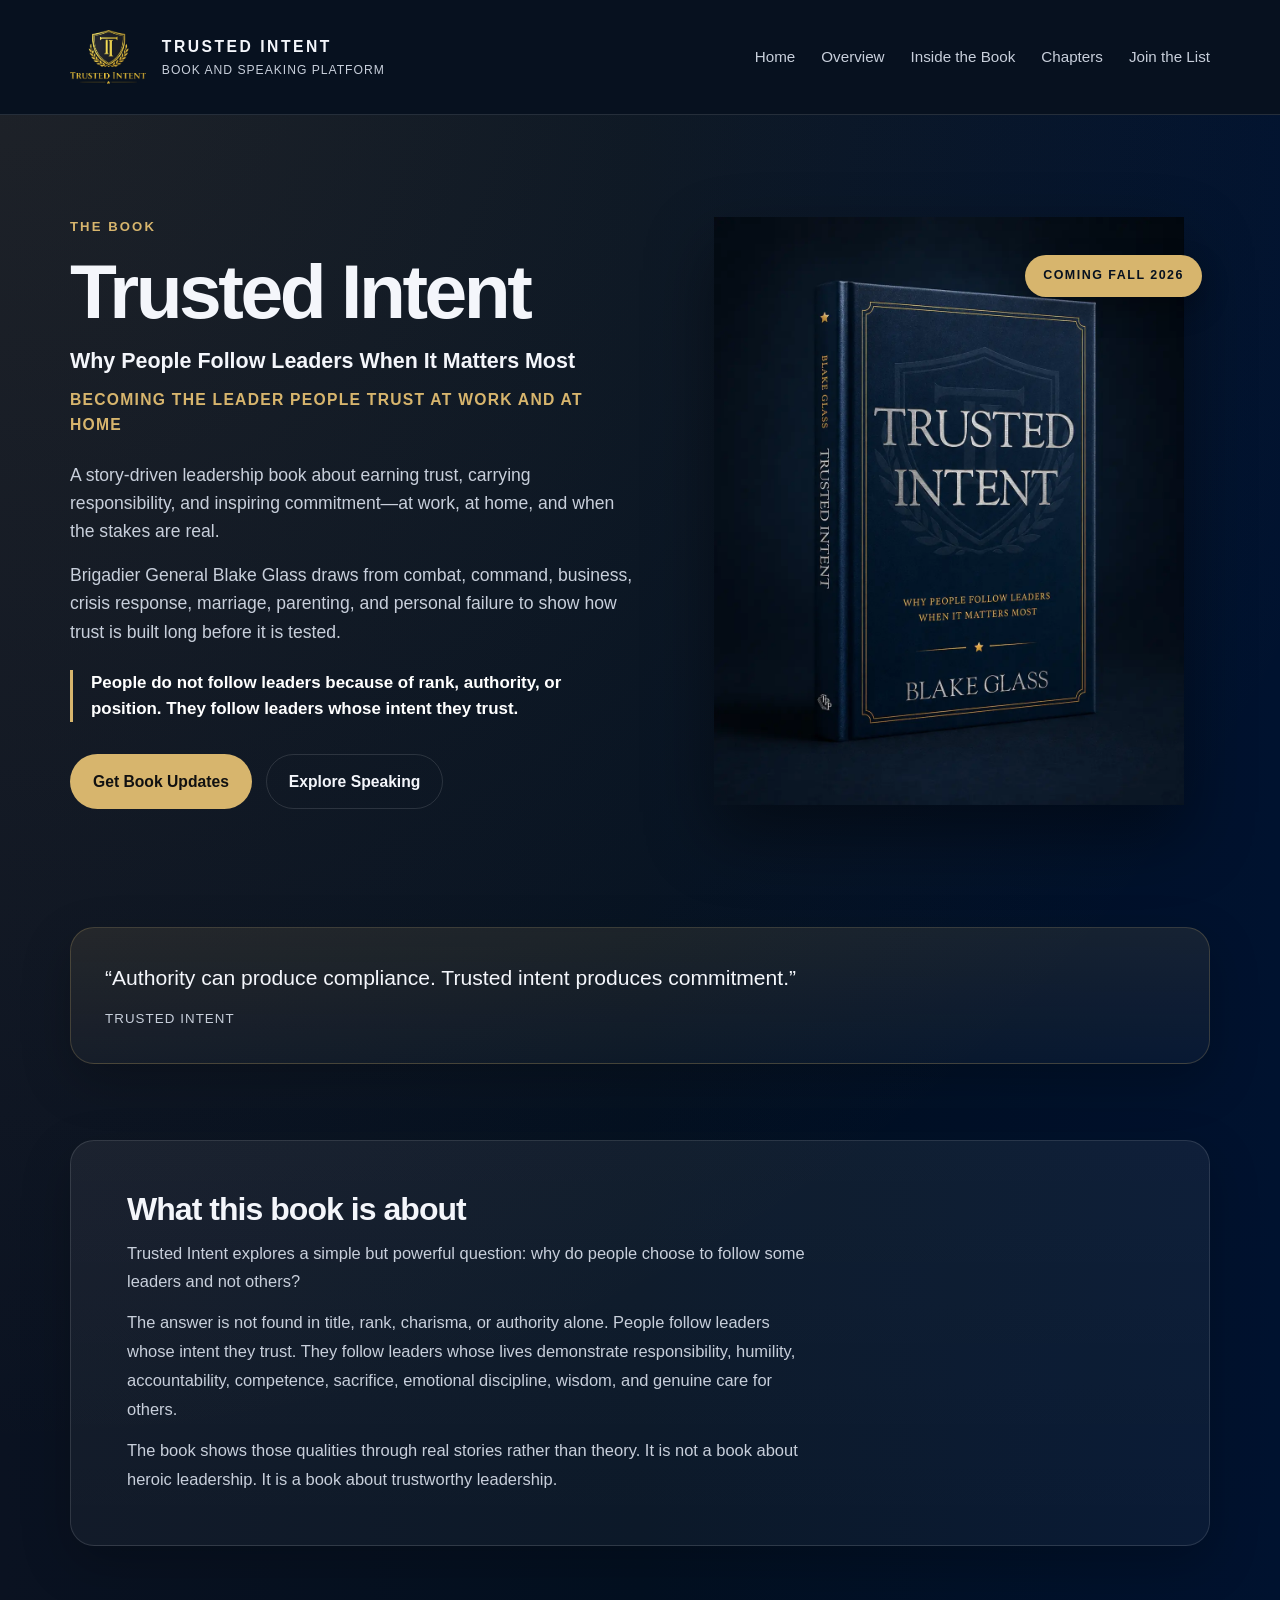
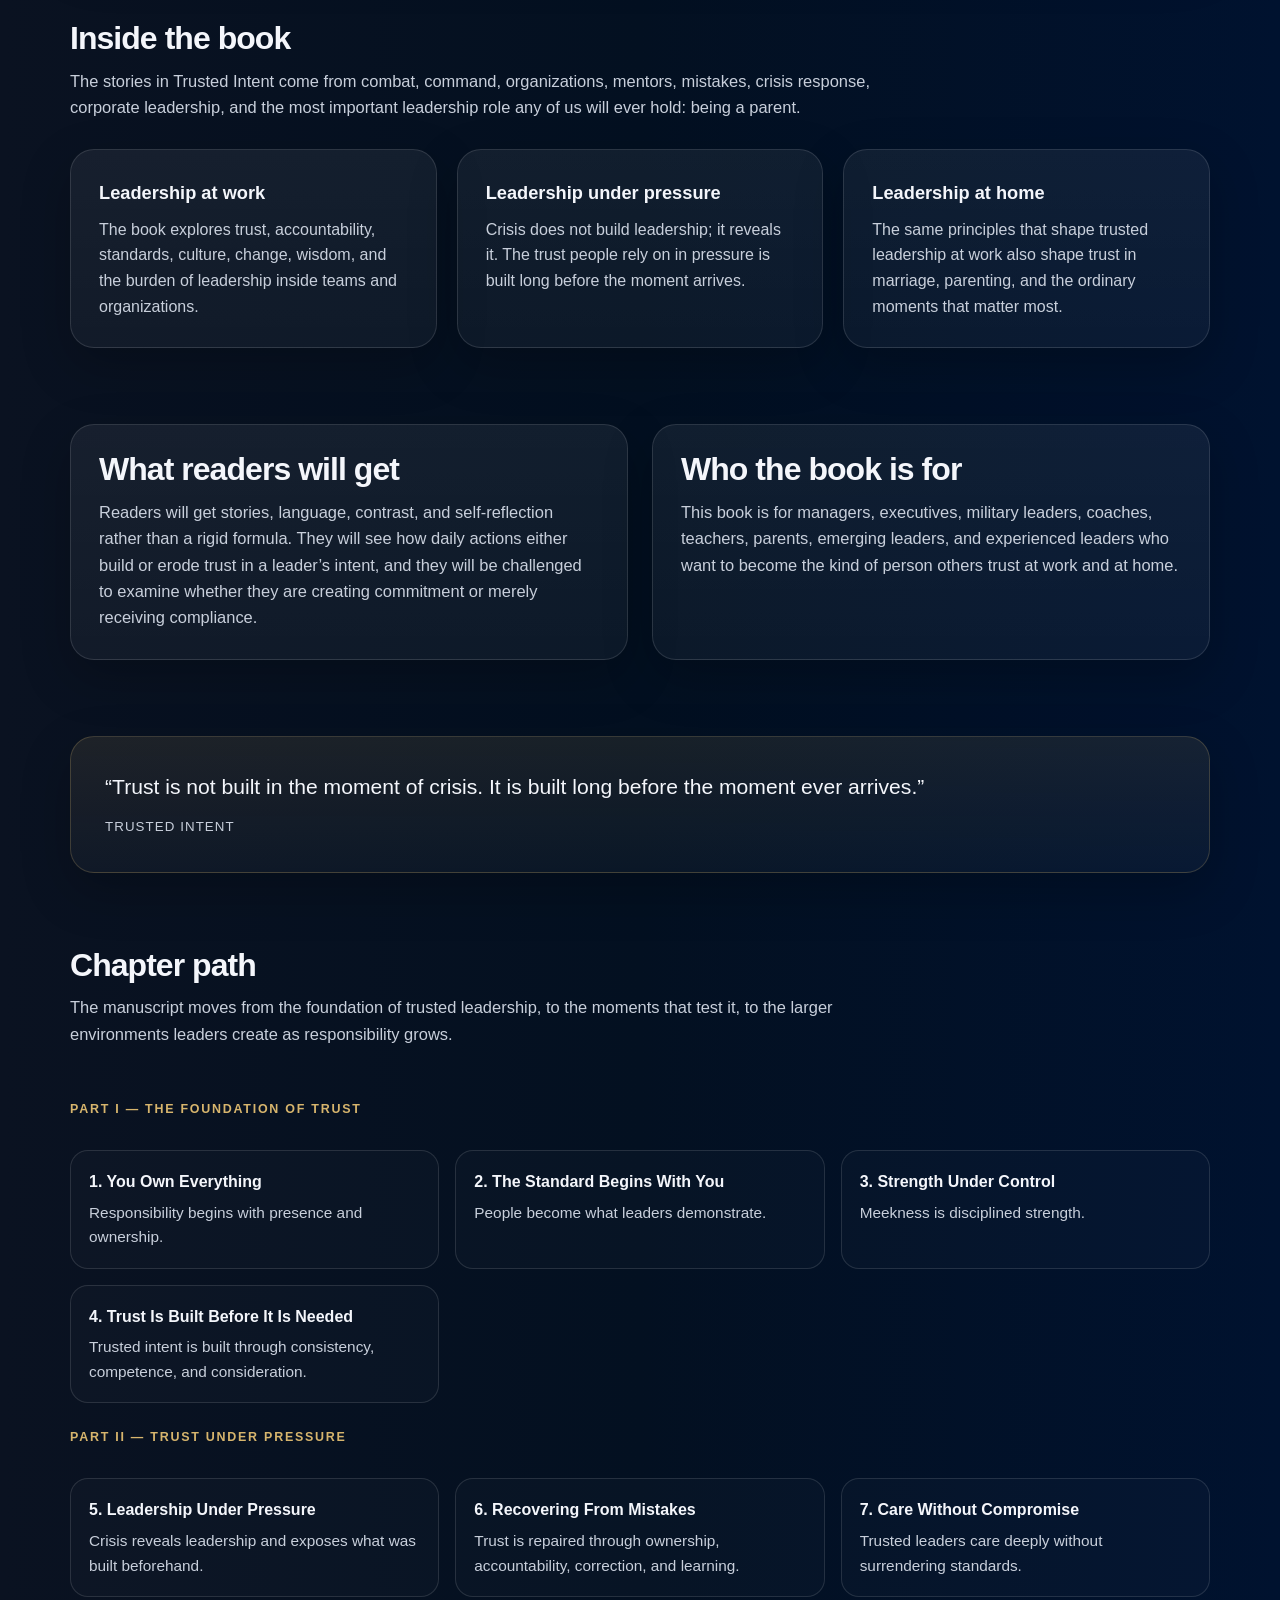
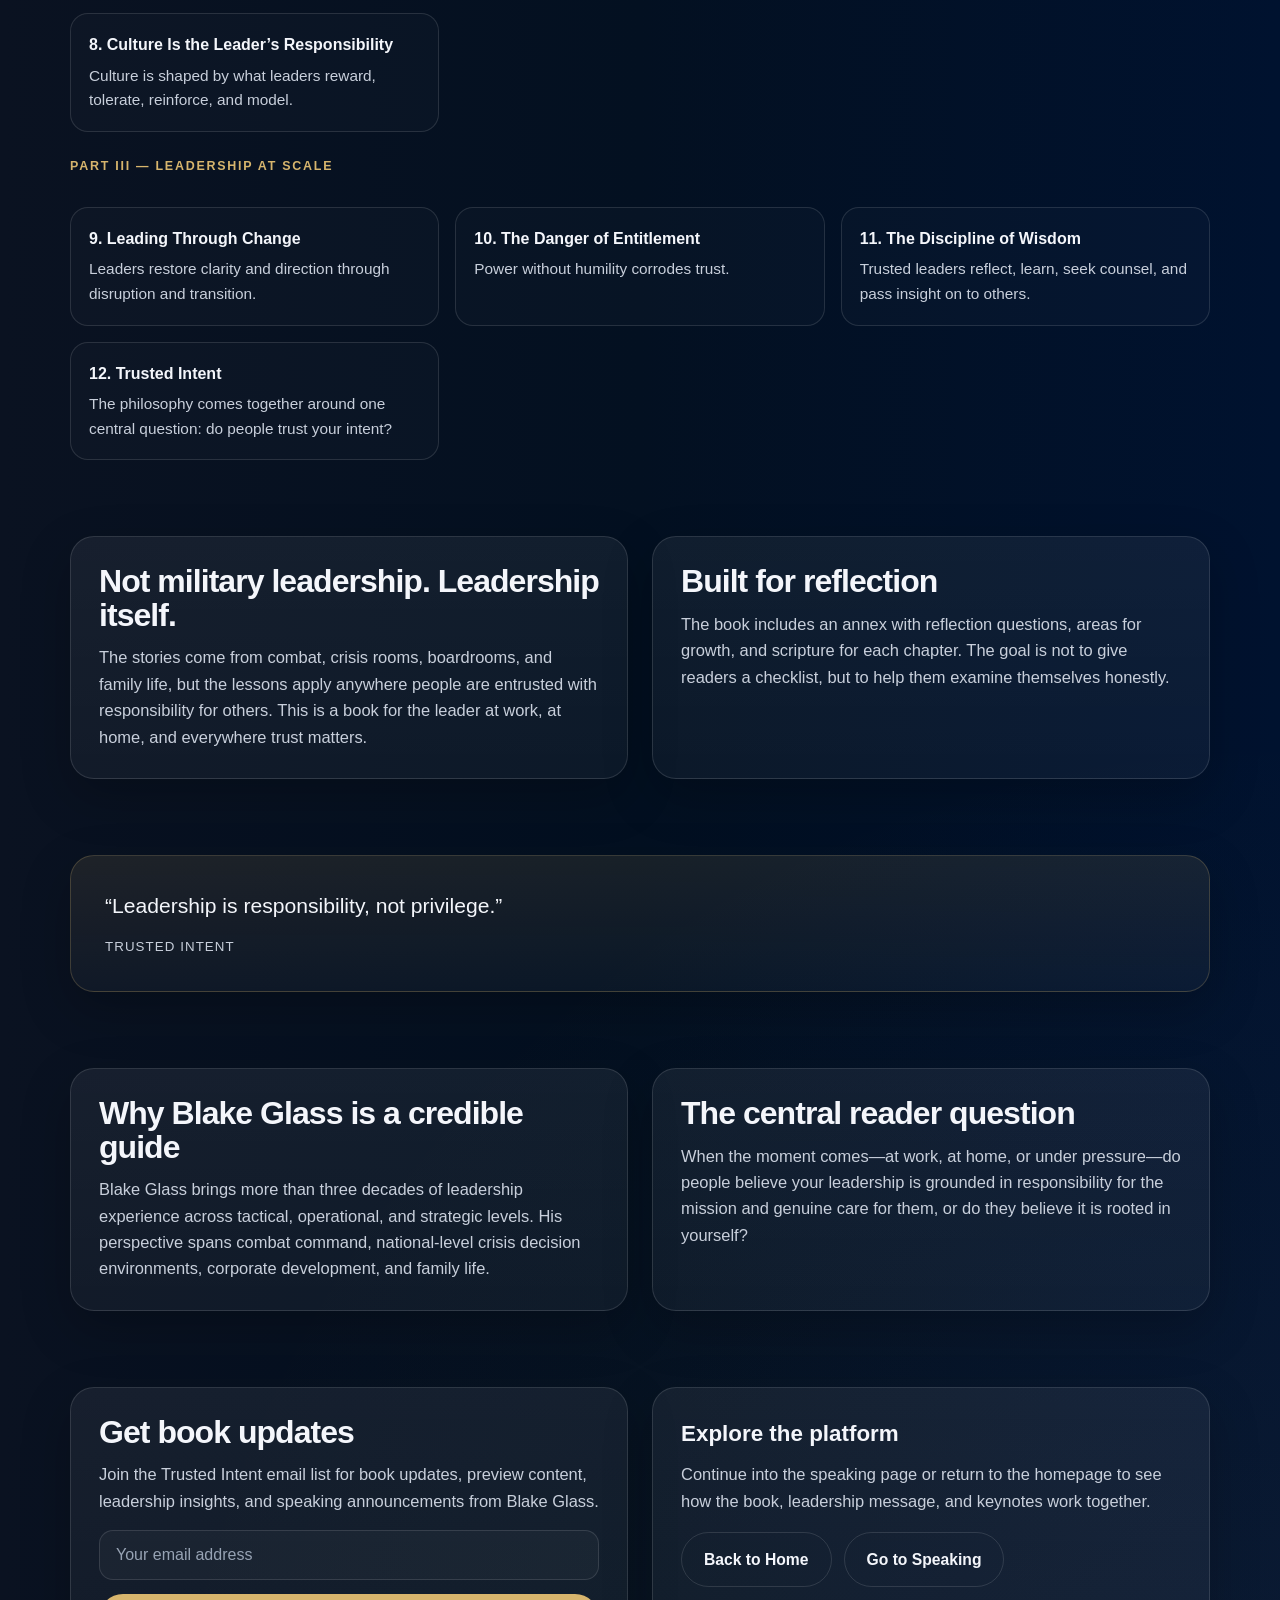
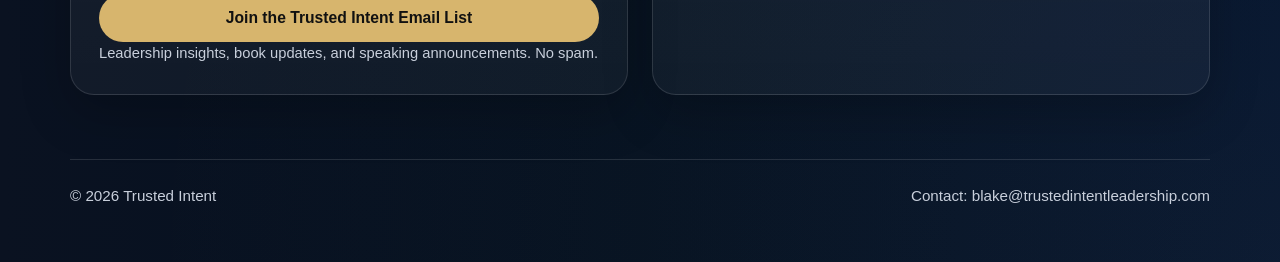
==== commit 12e2a40b: "Redesign book page hero around cover" ====
--- a/book.html
+++ b/book.html
@@ -176,9 +176,9 @@
 
     .hero-grid {
       display: grid;
-      grid-template-columns: 1.08fr 0.92fr;
-      gap: 42px;
-      align-items: start;
+      grid-template-columns: minmax(0, 1.04fr) minmax(390px, 0.96fr);
+      gap: 54px;
+      align-items: center;
     }
 
     .eyebrow {
@@ -226,10 +226,13 @@
     }
 
     .hero-highlight {
-      margin-top: 18px;
+      margin: 24px 0 0;
+      padding-left: 18px;
+      border-left: 3px solid var(--gold);
       color: #ffffff;
-      font-size: 1.08rem;
-      font-weight: 700;
+      font-size: 1.06rem;
+      font-weight: 600;
+      line-height: 1.55;
       max-width: 760px;
     }
 
@@ -269,6 +272,49 @@
       filter: drop-shadow(0 12px 20px rgba(0,0,0,0.22));
     }
 
+    .book-showcase {
+      position: relative;
+      display: flex;
+      align-items: center;
+      justify-content: center;
+      min-height: 600px;
+      margin: 0;
+      isolation: isolate;
+    }
+
+    .book-showcase::before {
+      content: "";
+      position: absolute;
+      z-index: -1;
+      width: 88%;
+      aspect-ratio: 1;
+      border-radius: 50%;
+      background: radial-gradient(circle, rgba(215,181,109,0.18) 0%, rgba(215,181,109,0.06) 42%, transparent 70%);
+      filter: blur(8px);
+    }
+
+    .book-showcase img {
+      width: min(100%, 470px);
+      height: auto;
+      filter: drop-shadow(0 30px 34px rgba(0,0,0,0.42));
+    }
+
+    .release-badge {
+      position: absolute;
+      top: 44px;
+      right: 8px;
+      padding: 11px 18px;
+      border-radius: 999px;
+      background: var(--gold);
+      color: #07111f;
+      box-shadow: 0 12px 28px rgba(0,0,0,0.28);
+      font-size: 0.78rem;
+      font-weight: 800;
+      letter-spacing: 0.12em;
+      text-transform: uppercase;
+      white-space: nowrap;
+    }
+
     .hero-card h3,
     .card h3,
     .panel h3 {
@@ -492,6 +538,17 @@
       .hero {
         padding-top: 66px;
       }
+
+      .book-showcase {
+        min-height: 0;
+        max-width: 560px;
+        margin: 12px auto 0;
+      }
+
+      .release-badge {
+        top: 34px;
+        right: 0;
+      }
     }
 
     @media (max-width: 640px) {
@@ -518,6 +575,17 @@
 
       .editorial-panel {
         padding: 34px 28px;
+      }
+
+      .book-showcase img {
+        width: min(94%, 430px);
+      }
+
+      .release-badge {
+        top: 20px;
+        right: 2px;
+        padding: 9px 14px;
+        font-size: 0.7rem;
       }
     }
   </style>
@@ -554,15 +622,15 @@
           <p class="tagline">Becoming the Leader People Trust at Work and at Home</p>
 
           <p class="lead">
+            A story-driven leadership book about earning trust, carrying responsibility, and inspiring commitment—at work, at home, and when the stakes are real.
+          </p>
+
+          <p class="lead">
+            Brigadier General Blake Glass draws from combat, command, business, crisis response, marriage, parenting, and personal failure to show how trust is built long before it is tested.
+          </p>
+
+          <p class="hero-highlight">
             People do not follow leaders because of rank, authority, or position. They follow leaders whose intent they trust.
-          </p>
-
-          <p class="lead">
-            In this story-driven leadership book, Brigadier General Blake Glass draws from combat, command, business, crisis response, marriage, parenting, and personal failure to show how trust is built long before it is tested.
-          </p>
-
-          <p class="hero-highlight">
-            Trusted Intent is for leaders who want more than compliance. It is for people who want to become worthy of commitment when pressure, conflict, and responsibility reveal what leadership is really made of.
           </p>
 
           <div class="hero-actions">
@@ -571,35 +639,16 @@
           </div>
         </div>
 
-        <aside class="hero-card">
-          <div class="hero-logo">
-            <img src="logo1.png" alt="Trusted Intent shield logo" />
-          </div>
-
-          <h3>At the center of the book</h3>
-          <p>
-            Trusted intent is the belief that a leader’s decisions are grounded in responsibility for the mission and genuine care for the people, not personal gain.
-          </p>
-
-          <div class="stat-grid">
-            <div class="stat">
-              <strong>Not a checklist</strong>
-              <span>Story-driven, not framework-driven</span>
-            </div>
-            <div class="stat">
-              <strong>Not a memoir</strong>
-              <span>Leadership lessons for work and home</span>
-            </div>
-            <div class="stat">
-              <strong>Core tension</strong>
-              <span>Mission first, people always</span>
-            </div>
-            <div class="stat">
-              <strong>Core outcome</strong>
-              <span>Trusted intent transforms compliance into commitment</span>
-            </div>
-          </div>
-        </aside>
+        <figure class="book-showcase">
+          <img
+            src="trusted-intent-book-3d.webp"
+            alt="Three-dimensional hardcover mockup of Trusted Intent by Blake Glass"
+            width="1122"
+            height="1402"
+            decoding="async"
+          />
+          <figcaption class="release-badge">Coming Fall 2026</figcaption>
+        </figure>
       </div>
     </section>
 
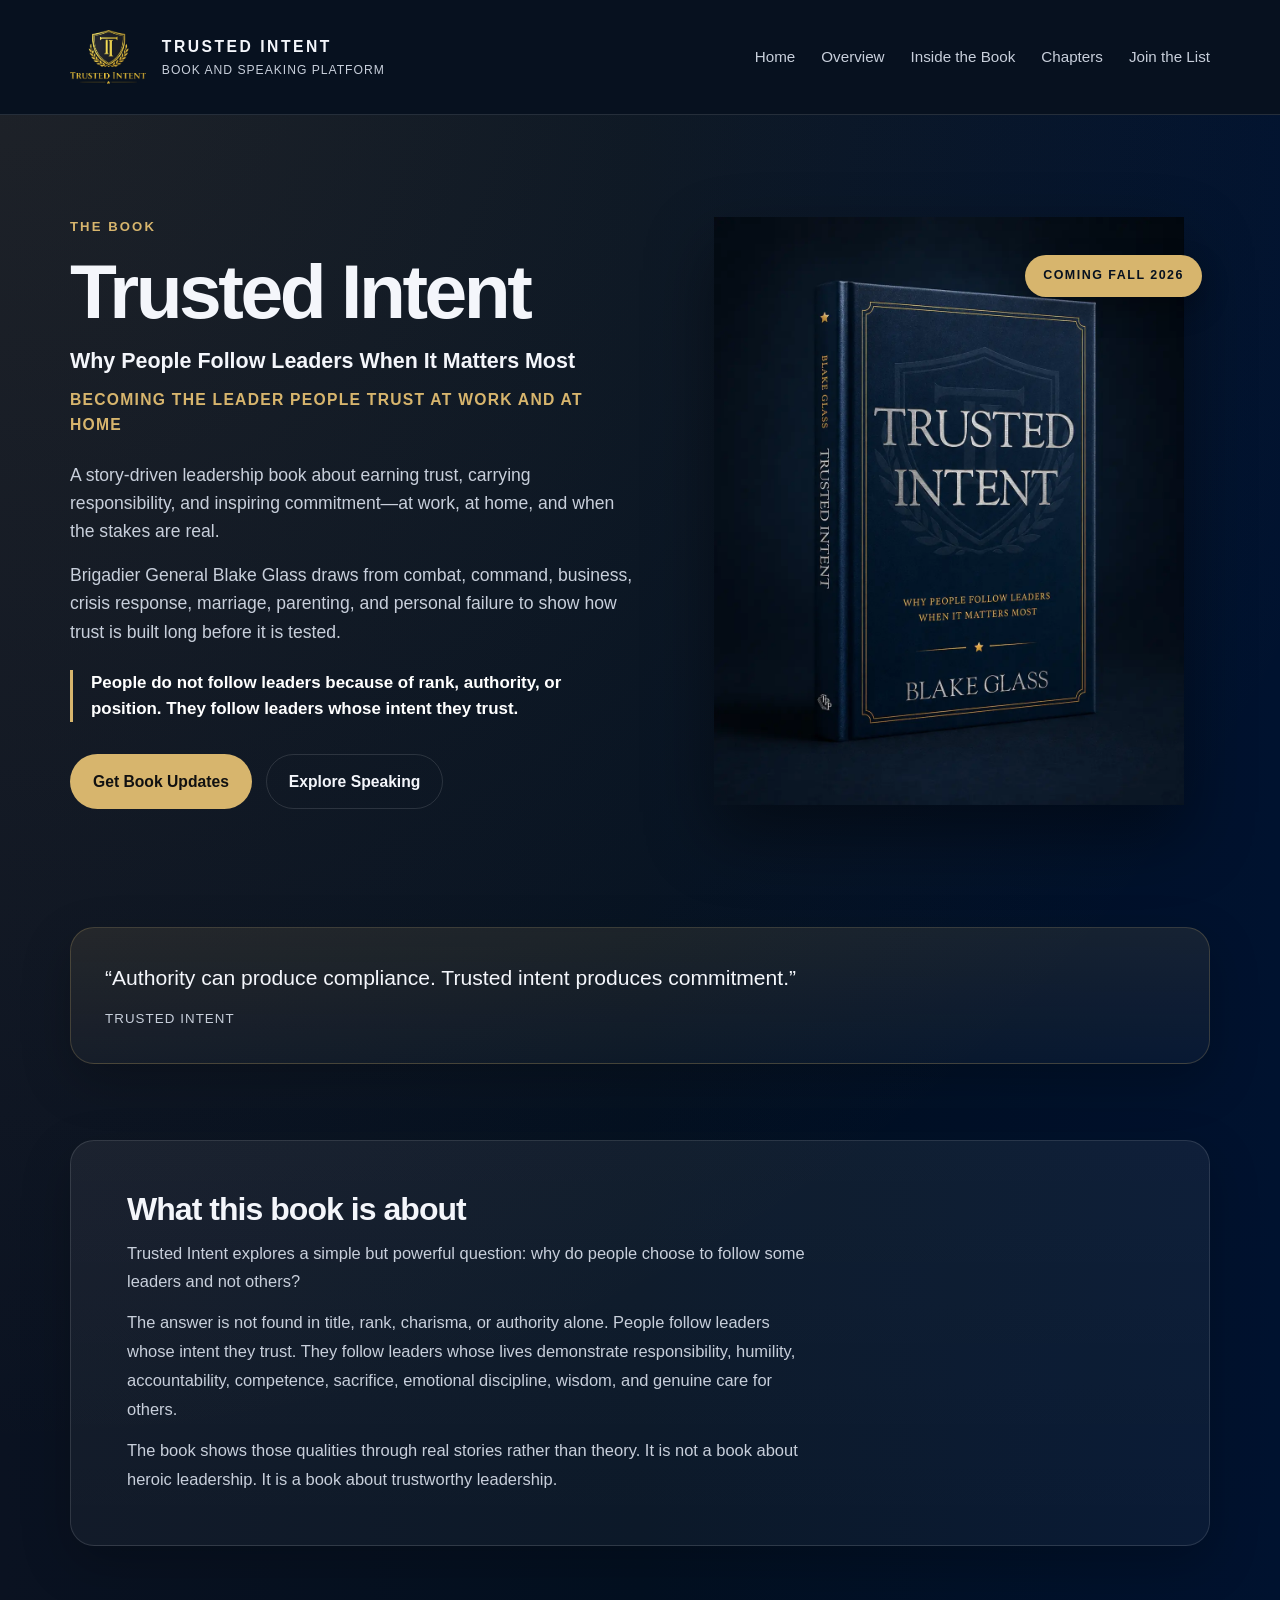
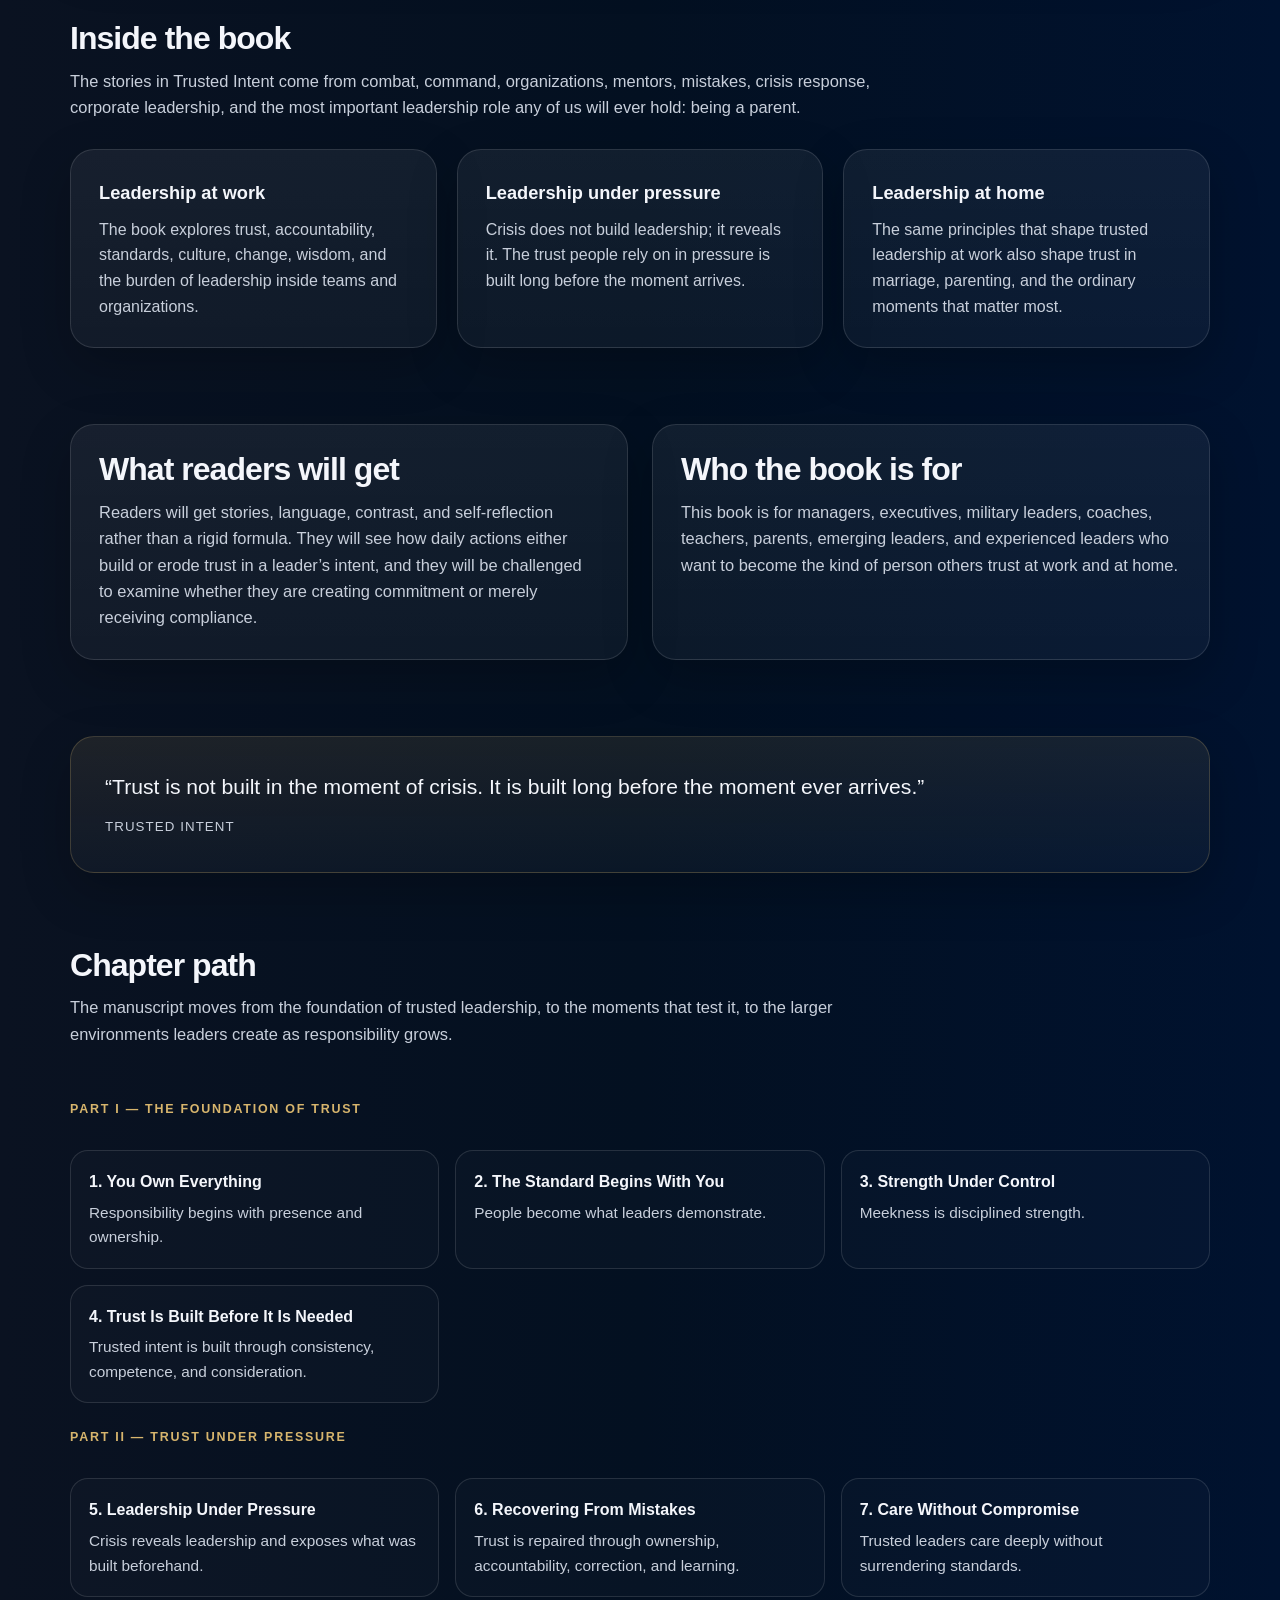
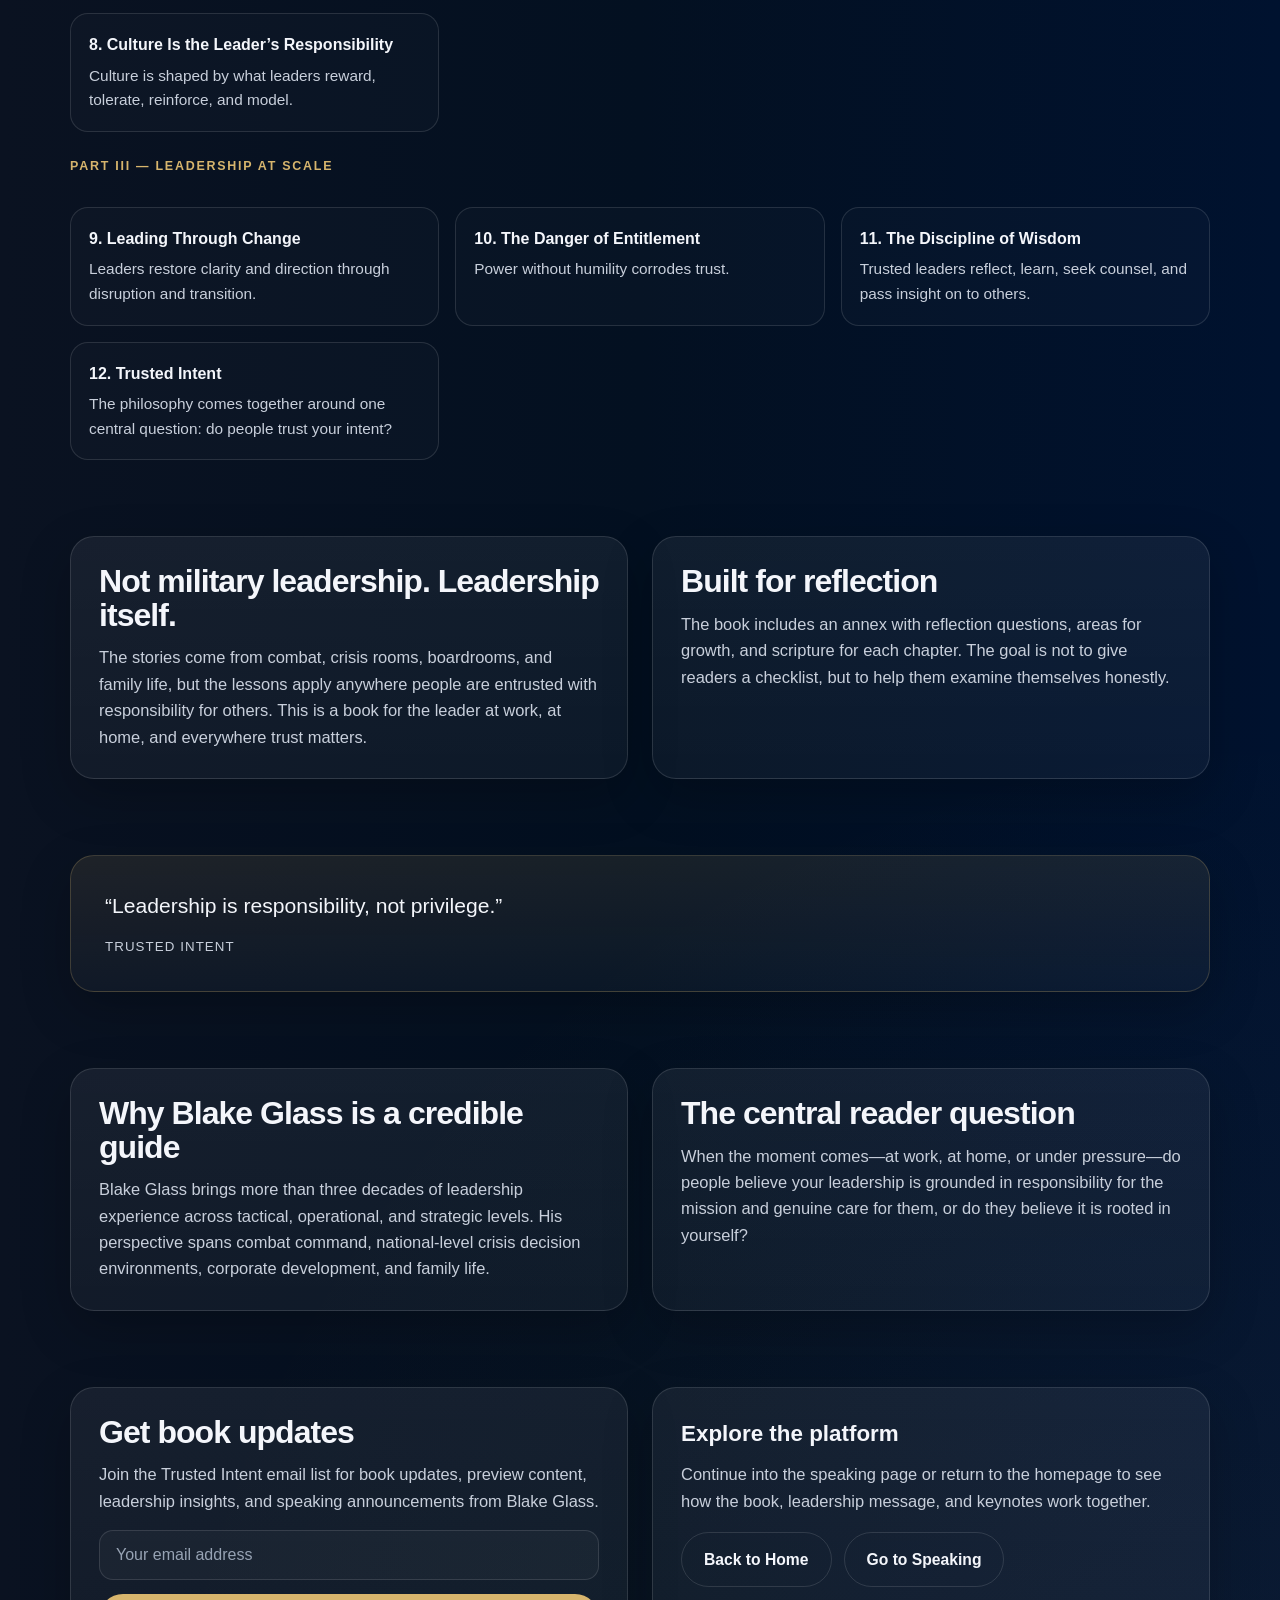
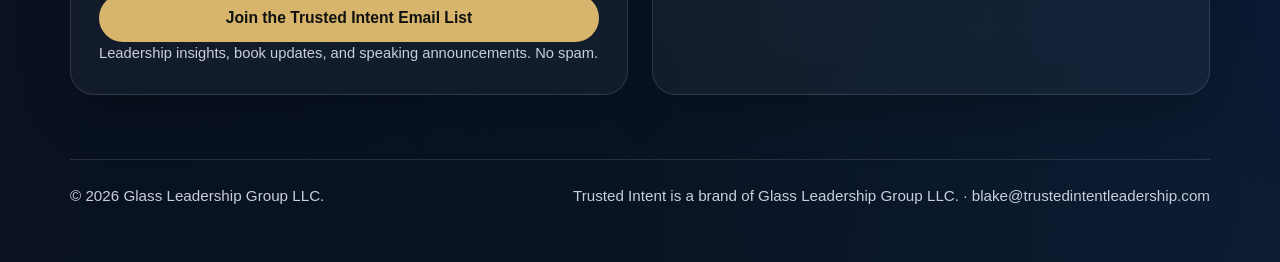
==== commit 20f3d350: "Add Glass Leadership Group branding" ====
--- a/book.html
+++ b/book.html
@@ -496,8 +496,13 @@
       padding-top: 24px;
       display: flex;
       justify-content: space-between;
+      align-items: center;
       gap: 16px;
       flex-wrap: wrap;
+    }
+
+    .footer-brand-note {
+      text-align: right;
     }
 
     @media (max-width: 960px) {
@@ -552,6 +557,14 @@
     }
 
     @media (max-width: 640px) {
+      .footer-line {
+        align-items: flex-start;
+      }
+
+      .footer-brand-note {
+        text-align: left;
+      }
+
       .brand img {
         height: 46px;
       }
@@ -925,8 +938,8 @@
 
   <footer class="footer">
     <div class="wrap footer-line">
-      <div>© 2026 Trusted Intent</div>
-      <div>Contact: blake@trustedintentleadership.com</div>
+      <div>© 2026 Glass Leadership Group LLC.</div>
+      <div class="footer-brand-note">Trusted Intent is a brand of Glass Leadership Group LLC. · blake@trustedintentleadership.com</div>
     </div>
   </footer>
 </body>
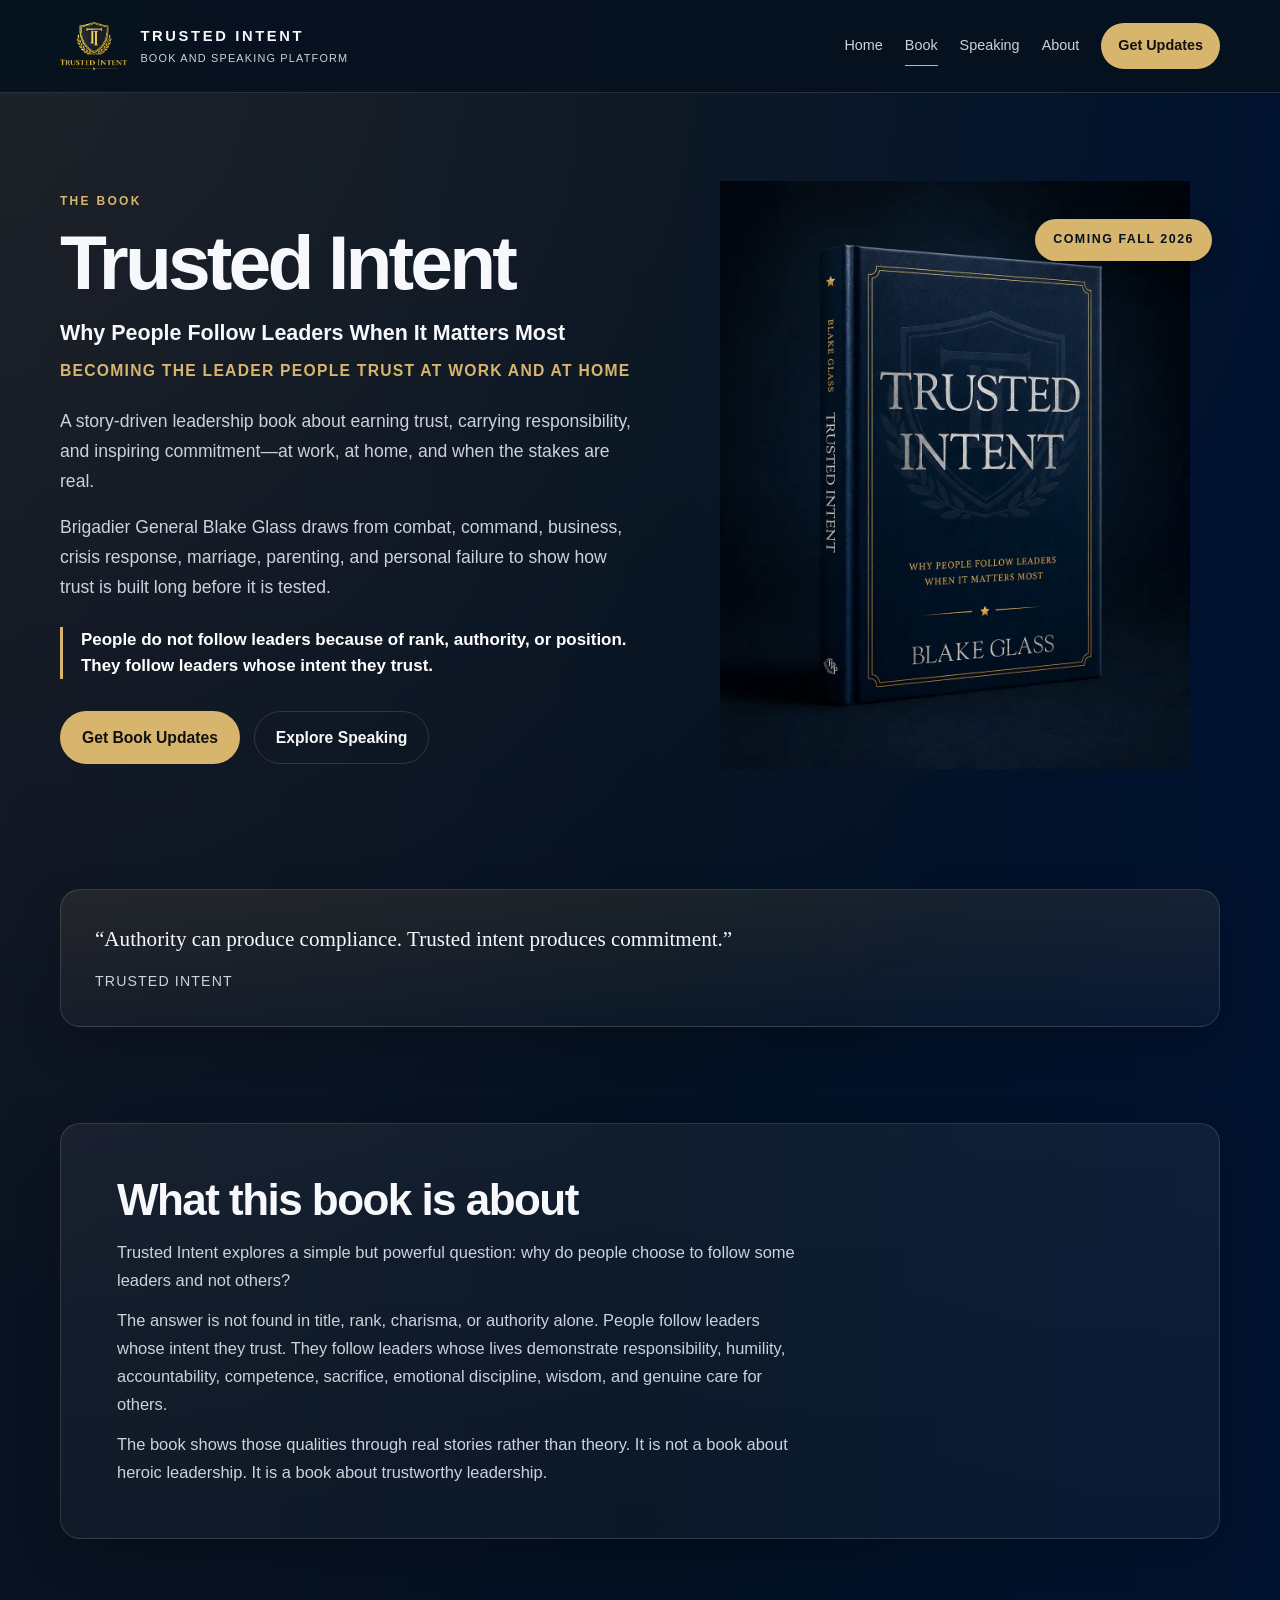
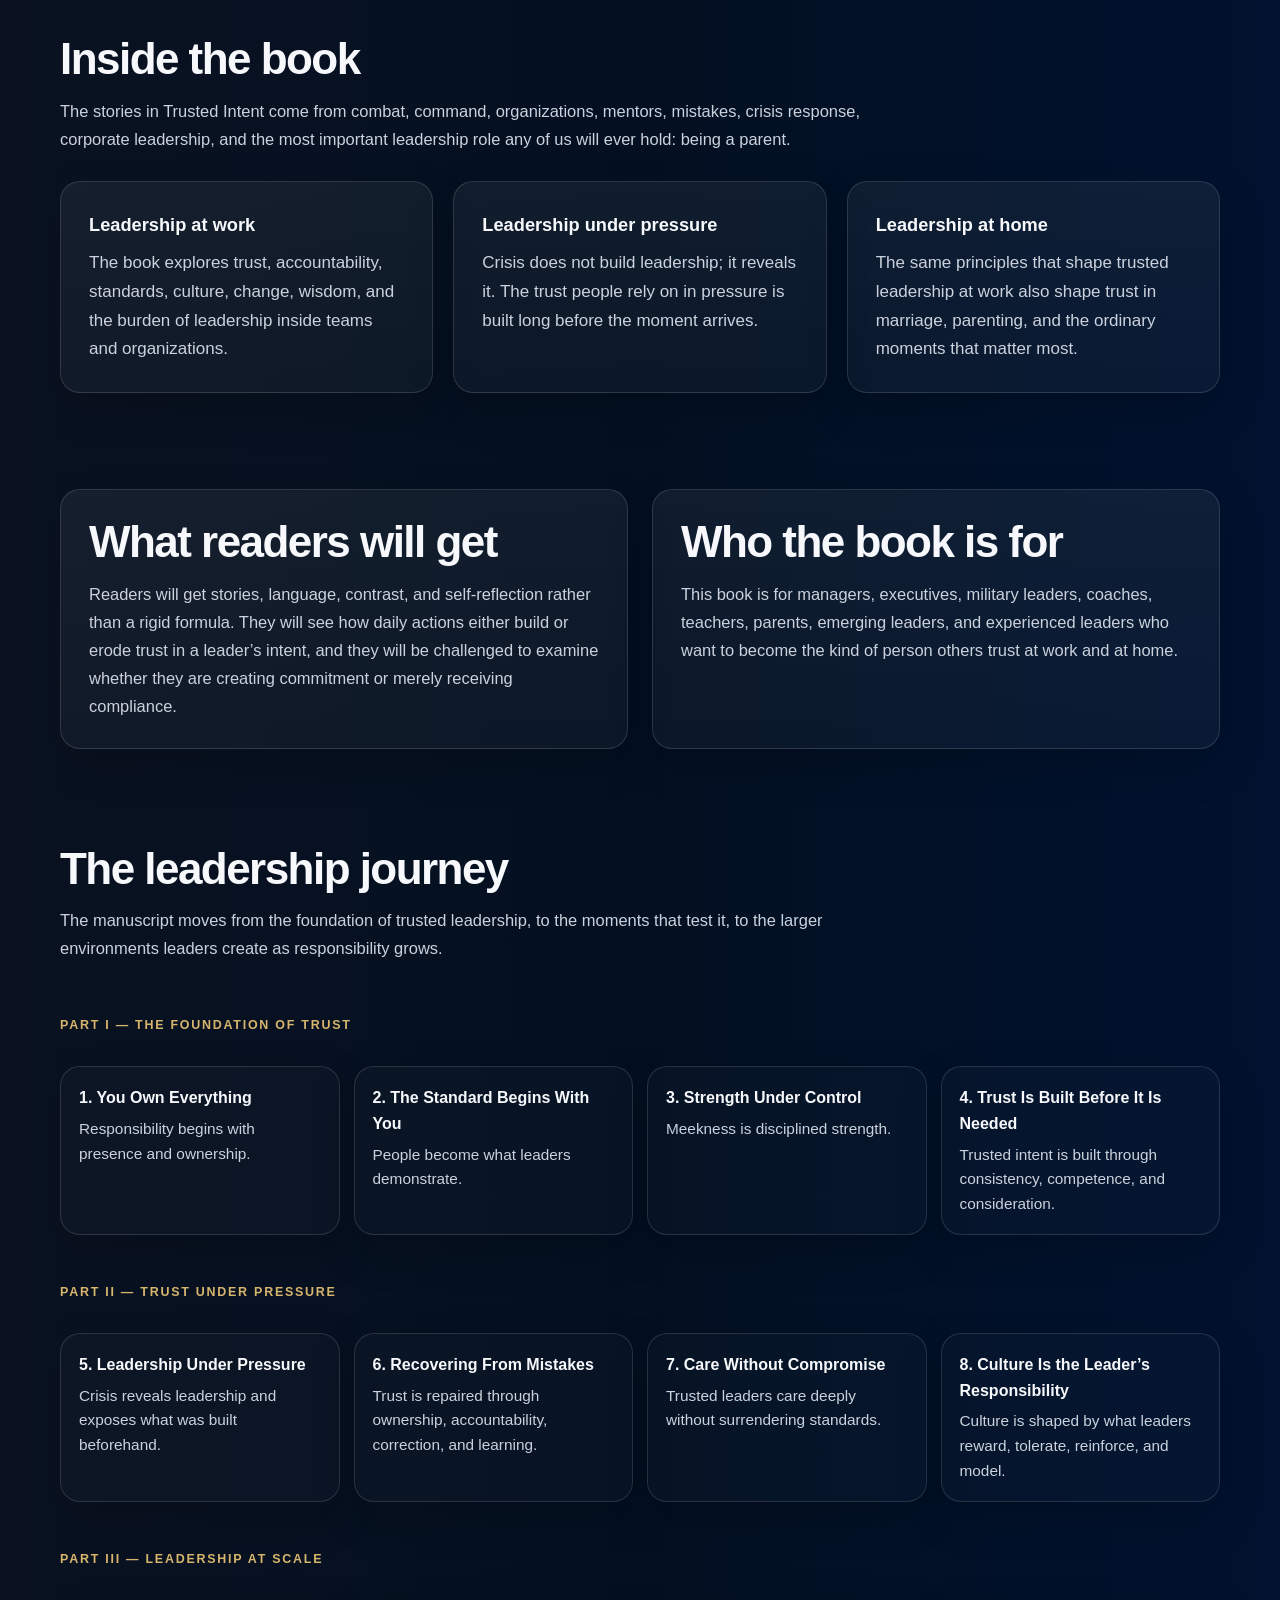
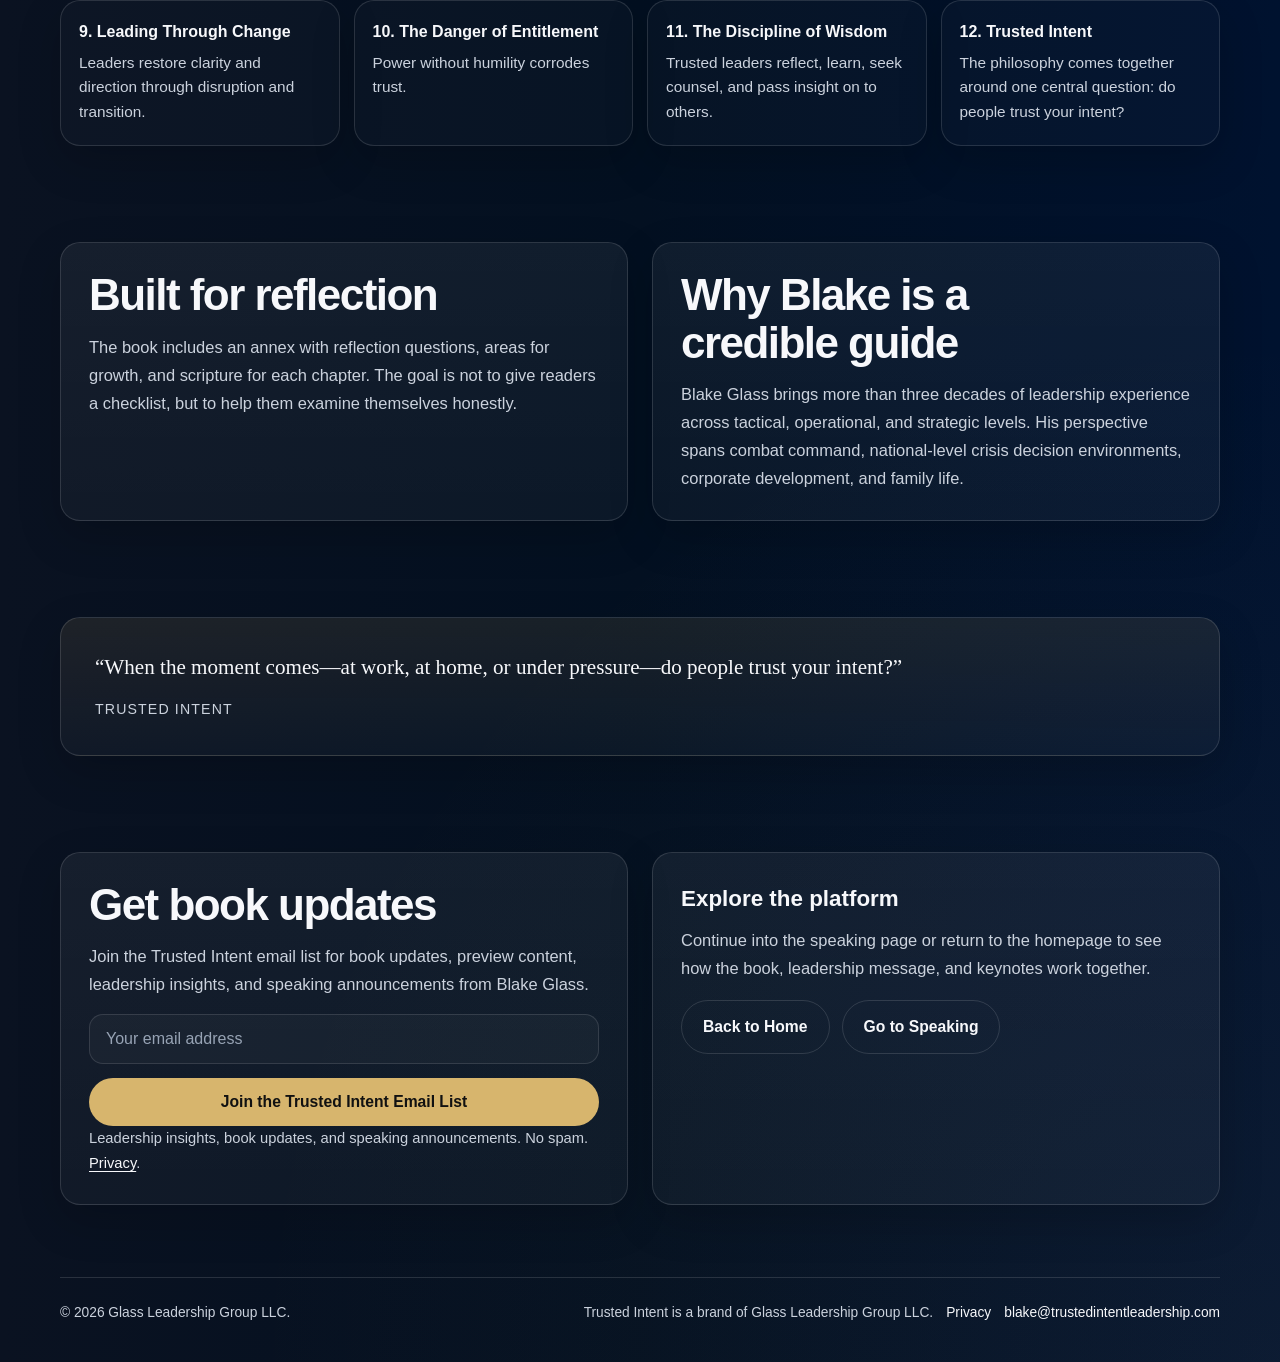
==== commit 6e32e6a0: "Polish Trusted Intent website" ====
--- a/book.html
+++ b/book.html
@@ -1,14 +1,24 @@
 <!DOCTYPE html>
 <html lang="en">
+<head>
   <link rel="canonical" href="https://trustedintentleadership.com/book.html" />
-<head>
   <meta charset="UTF-8" />
   <meta name="viewport" content="width=device-width, initial-scale=1.0" />
-  <title>The Book | Trusted Intent</title>
+  <title>Trusted Intent Book | Blake Glass</title>
   <meta
     name="description"
     content="Trusted Intent: Why People Follow Leaders When It Matters Most. A story-driven leadership book by Blake Glass about becoming the leader people trust at work and at home."
   />
+  <meta name="theme-color" content="#07111f" />
+  <meta property="og:type" content="book" />
+  <meta property="og:title" content="Trusted Intent | A Leadership Book by Blake Glass" />
+  <meta property="og:description" content="A story-driven leadership book about earning trust, carrying responsibility, and inspiring commitment—at work, at home, and when the stakes are real." />
+  <meta property="og:url" content="https://trustedintentleadership.com/book.html" />
+  <meta property="og:image" content="https://trustedintentleadership.com/trusted-intent-book-3d.webp" />
+  <meta property="og:image:alt" content="Three-dimensional hardcover mockup of Trusted Intent by Blake Glass" />
+  <meta name="twitter:card" content="summary_large_image" />
+  <link rel="icon" href="favicon.png" type="image/png" />
+  <link rel="preload" href="trusted-intent-book-3d.webp" as="image" type="image/webp" />
 
   <!-- Google tag (gtag.js) -->
 <script async src="https://www.googletagmanager.com/gtag/js?id=G-58Q2WPMLMN"></script>
@@ -602,30 +612,48 @@
       }
     }
   </style>
+  <link rel="stylesheet" href="site-polish.css" />
+  <script type="application/ld+json">
+    {
+      "@context": "https://schema.org",
+      "@type": "Book",
+      "name": "Trusted Intent",
+      "alternateName": "Trusted Intent: Why People Follow Leaders When It Matters Most",
+      "author": {
+        "@type": "Person",
+        "name": "Blake Glass",
+        "url": "https://trustedintentleadership.com/"
+      },
+      "description": "A story-driven leadership book about earning trust, carrying responsibility, and inspiring commitment at work, at home, and when the stakes are real.",
+      "image": "https://trustedintentleadership.com/trusted-intent-book-3d.webp",
+      "inLanguage": "en"
+    }
+  </script>
 </head>
 
-<body>
+<body class="book-page">
+  <a class="skip-link" href="#main-content">Skip to main content</a>
   <header class="topbar">
     <div class="wrap nav">
       <a class="brand" href="index.html">
-        <img src="logo1.png" alt="Trusted Intent logo" />
+        <img src="logo1.png" alt="Trusted Intent logo" width="765" height="545" />
         <div class="brand-text">
           <span class="brand-title">Trusted Intent</span>
           <span class="brand-subtitle">Book and speaking platform</span>
         </div>
       </a>
 
-      <nav class="nav-links">
+      <nav class="nav-links" aria-label="Primary navigation">
         <a href="index.html">Home</a>
-        <a href="#overview">Overview</a>
-        <a href="#inside">Inside the Book</a>
-        <a href="#chapters">Chapters</a>
-        <a href="#join">Join the List</a>
+        <a href="book.html" aria-current="page">Book</a>
+        <a href="speaking.html">Speaking</a>
+        <a href="index.html#about">About</a>
+        <a class="nav-cta" href="#join">Get Updates</a>
       </nav>
     </div>
   </header>
 
-  <main>
+  <main id="main-content">
     <section class="hero">
       <div class="wrap hero-grid">
         <div>
@@ -658,6 +686,7 @@
             alt="Three-dimensional hardcover mockup of Trusted Intent by Blake Glass"
             width="1122"
             height="1402"
+            fetchpriority="high"
             decoding="async"
           />
           <figcaption class="release-badge">Coming Fall 2026</figcaption>
@@ -746,135 +775,106 @@
       </div>
     </section>
 
+    <section id="chapters">
+      <div class="wrap">
+        <h2 class="section-title">The leadership journey</h2>
+        <p class="section-copy">
+          The manuscript moves from the foundation of trusted leadership, to the moments that test it, to the larger environments leaders create as responsibility grows.
+        </p>
+
+        <div class="part-section">
+          <span class="part-label">Part I — The Foundation of Trust</span>
+          <div class="chapter-grid">
+            <div class="chapter-card">
+              <strong>1. You Own Everything</strong>
+              <span>Responsibility begins with presence and ownership.</span>
+            </div>
+            <div class="chapter-card">
+              <strong>2. The Standard Begins With You</strong>
+              <span>People become what leaders demonstrate.</span>
+            </div>
+            <div class="chapter-card">
+              <strong>3. Strength Under Control</strong>
+              <span>Meekness is disciplined strength.</span>
+            </div>
+            <div class="chapter-card">
+              <strong>4. Trust Is Built Before It Is Needed</strong>
+              <span>Trusted intent is built through consistency, competence, and consideration.</span>
+            </div>
+          </div>
+        </div>
+
+        <div class="part-section">
+          <span class="part-label">Part II — Trust Under Pressure</span>
+          <div class="chapter-grid">
+            <div class="chapter-card">
+              <strong>5. Leadership Under Pressure</strong>
+              <span>Crisis reveals leadership and exposes what was built beforehand.</span>
+            </div>
+            <div class="chapter-card">
+              <strong>6. Recovering From Mistakes</strong>
+              <span>Trust is repaired through ownership, accountability, correction, and learning.</span>
+            </div>
+            <div class="chapter-card">
+              <strong>7. Care Without Compromise</strong>
+              <span>Trusted leaders care deeply without surrendering standards.</span>
+            </div>
+            <div class="chapter-card">
+              <strong>8. Culture Is the Leader’s Responsibility</strong>
+              <span>Culture is shaped by what leaders reward, tolerate, reinforce, and model.</span>
+            </div>
+          </div>
+        </div>
+
+        <div class="part-section">
+          <span class="part-label">Part III — Leadership at Scale</span>
+          <div class="chapter-grid">
+            <div class="chapter-card">
+              <strong>9. Leading Through Change</strong>
+              <span>Leaders restore clarity and direction through disruption and transition.</span>
+            </div>
+            <div class="chapter-card">
+              <strong>10. The Danger of Entitlement</strong>
+              <span>Power without humility corrodes trust.</span>
+            </div>
+            <div class="chapter-card">
+              <strong>11. The Discipline of Wisdom</strong>
+              <span>Trusted leaders reflect, learn, seek counsel, and pass insight on to others.</span>
+            </div>
+            <div class="chapter-card">
+              <strong>12. Trusted Intent</strong>
+              <span>The philosophy comes together around one central question: do people trust your intent?</span>
+            </div>
+          </div>
+        </div>
+      </div>
+    </section>
+
+    <section>
+      <div class="wrap split">
+        <div class="panel">
+          <h2 class="section-title">Built for reflection</h2>
+          <p class="section-copy" style="max-width:none; margin-bottom:0;">
+            The book includes an annex with reflection questions, areas for growth, and scripture for each chapter. The goal is not to give readers a checklist, but to help them examine themselves honestly.
+          </p>
+        </div>
+
+        <div class="panel">
+          <h2 class="section-title">Why Blake is a credible guide</h2>
+          <p class="section-copy" style="max-width:none; margin-bottom:0;">
+            Blake Glass brings more than three decades of leadership experience across tactical, operational, and strategic levels. His perspective spans combat command, national-level crisis decision environments, corporate development, and family life.
+          </p>
+        </div>
+      </div>
+    </section>
+
     <section>
       <div class="wrap">
         <div class="quote">
           <p>
-            “Trust is not built in the moment of crisis. It is built long before the moment ever arrives.”
+            “When the moment comes—at work, at home, or under pressure—do people trust your intent?”
           </p>
           <small>Trusted Intent</small>
-        </div>
-      </div>
-    </section>
-
-    <section id="chapters">
-      <div class="wrap">
-        <h2 class="section-title">Chapter path</h2>
-        <p class="section-copy">
-          The manuscript moves from the foundation of trusted leadership, to the moments that test it, to the larger environments leaders create as responsibility grows.
-        </p>
-
-        <div class="part-section">
-          <span class="part-label">Part I — The Foundation of Trust</span>
-          <div class="chapter-grid">
-            <div class="chapter-card">
-              <strong>1. You Own Everything</strong>
-              <span>Responsibility begins with presence and ownership.</span>
-            </div>
-            <div class="chapter-card">
-              <strong>2. The Standard Begins With You</strong>
-              <span>People become what leaders demonstrate.</span>
-            </div>
-            <div class="chapter-card">
-              <strong>3. Strength Under Control</strong>
-              <span>Meekness is disciplined strength.</span>
-            </div>
-            <div class="chapter-card">
-              <strong>4. Trust Is Built Before It Is Needed</strong>
-              <span>Trusted intent is built through consistency, competence, and consideration.</span>
-            </div>
-          </div>
-        </div>
-
-        <div class="part-section">
-          <span class="part-label">Part II — Trust Under Pressure</span>
-          <div class="chapter-grid">
-            <div class="chapter-card">
-              <strong>5. Leadership Under Pressure</strong>
-              <span>Crisis reveals leadership and exposes what was built beforehand.</span>
-            </div>
-            <div class="chapter-card">
-              <strong>6. Recovering From Mistakes</strong>
-              <span>Trust is repaired through ownership, accountability, correction, and learning.</span>
-            </div>
-            <div class="chapter-card">
-              <strong>7. Care Without Compromise</strong>
-              <span>Trusted leaders care deeply without surrendering standards.</span>
-            </div>
-            <div class="chapter-card">
-              <strong>8. Culture Is the Leader’s Responsibility</strong>
-              <span>Culture is shaped by what leaders reward, tolerate, reinforce, and model.</span>
-            </div>
-          </div>
-        </div>
-
-        <div class="part-section">
-          <span class="part-label">Part III — Leadership at Scale</span>
-          <div class="chapter-grid">
-            <div class="chapter-card">
-              <strong>9. Leading Through Change</strong>
-              <span>Leaders restore clarity and direction through disruption and transition.</span>
-            </div>
-            <div class="chapter-card">
-              <strong>10. The Danger of Entitlement</strong>
-              <span>Power without humility corrodes trust.</span>
-            </div>
-            <div class="chapter-card">
-              <strong>11. The Discipline of Wisdom</strong>
-              <span>Trusted leaders reflect, learn, seek counsel, and pass insight on to others.</span>
-            </div>
-            <div class="chapter-card">
-              <strong>12. Trusted Intent</strong>
-              <span>The philosophy comes together around one central question: do people trust your intent?</span>
-            </div>
-          </div>
-        </div>
-      </div>
-    </section>
-
-    <section>
-      <div class="wrap split">
-        <div class="panel">
-          <h2 class="section-title">Not military leadership. Leadership itself.</h2>
-          <p class="section-copy" style="max-width:none; margin-bottom:0;">
-            The stories come from combat, crisis rooms, boardrooms, and family life, but the lessons apply anywhere people are entrusted with responsibility for others. This is a book for the leader at work, at home, and everywhere trust matters.
-          </p>
-        </div>
-
-        <div class="panel">
-          <h2 class="section-title">Built for reflection</h2>
-          <p class="section-copy" style="max-width:none; margin-bottom:0;">
-            The book includes an annex with reflection questions, areas for growth, and scripture for each chapter. The goal is not to give readers a checklist, but to help them examine themselves honestly.
-          </p>
-        </div>
-      </div>
-    </section>
-
-    <section>
-      <div class="wrap">
-        <div class="quote">
-          <p>
-            “Leadership is responsibility, not privilege.”
-          </p>
-          <small>Trusted Intent</small>
-        </div>
-      </div>
-    </section>
-
-    <section>
-      <div class="wrap split">
-        <div class="panel">
-          <h2 class="section-title">Why Blake Glass is a credible guide</h2>
-          <p class="section-copy" style="max-width:none; margin-bottom:0;">
-            Blake Glass brings more than three decades of leadership experience across tactical, operational, and strategic levels. His perspective spans combat command, national-level crisis decision environments, corporate development, and family life.
-          </p>
-        </div>
-
-        <div class="panel">
-          <h2 class="section-title">The central reader question</h2>
-          <p class="section-copy" style="max-width:none; margin-bottom:0;">
-            When the moment comes—at work, at home, or under pressure—do people believe your leadership is grounded in responsibility for the mission and genuine care for them, or do they believe it is rooted in yourself?
-          </p>
         </div>
       </div>
     </section>
@@ -893,6 +893,7 @@
               method="post"
               style="display:grid; gap:14px; margin-top:14px;"
             >
+              <label class="sr-only" for="mce-EMAIL">Email address</label>
               <input
                 type="email"
                 name="EMAIL"
@@ -918,7 +919,7 @@
           </div>
 
           <p class="fine-print">
-            Leadership insights, book updates, and speaking announcements. No spam.
+            Leadership insights, book updates, and speaking announcements. No spam. <a href="privacy.html">Privacy</a>.
           </p>
         </div>
 
@@ -939,7 +940,11 @@
   <footer class="footer">
     <div class="wrap footer-line">
       <div>© 2026 Glass Leadership Group LLC.</div>
-      <div class="footer-brand-note">Trusted Intent is a brand of Glass Leadership Group LLC. · blake@trustedintentleadership.com</div>
+      <div class="footer-brand-note">
+        <span>Trusted Intent is a brand of Glass Leadership Group LLC.</span>
+        <a href="privacy.html">Privacy</a>
+        <a href="mailto:blake@trustedintentleadership.com">blake@trustedintentleadership.com</a>
+      </div>
     </div>
   </footer>
 </body>
--- a/site-polish.css
+++ b/site-polish.css
@@ -0,0 +1,528 @@
+:root {
+  --bg: #07111f;
+  --bg-deep: #04101e;
+  --panel: rgba(255, 255, 255, 0.035);
+  --panel-strong: rgba(255, 255, 255, 0.055);
+  --text: #f7f8fb;
+  --muted: #cbd2dd;
+  --line: rgba(255, 255, 255, 0.13);
+  --line-gold: rgba(215, 181, 109, 0.27);
+  --gold: #d7b56d;
+  --gold-dark: #bd984f;
+  --max: 1160px;
+  --radius: 20px;
+  --font-sans: "Aptos", "Segoe UI", Helvetica, Arial, sans-serif;
+  --font-editorial: Georgia, "Times New Roman", serif;
+}
+
+html {
+  scroll-padding-top: 106px;
+}
+
+body {
+  font-family: var(--font-sans);
+  font-size: 17px;
+  -webkit-font-smoothing: antialiased;
+  text-rendering: optimizeLegibility;
+}
+
+section[id] {
+  scroll-margin-top: 106px;
+}
+
+.skip-link {
+  position: fixed;
+  top: 10px;
+  left: 10px;
+  z-index: 100;
+  padding: 10px 14px;
+  border-radius: 8px;
+  background: var(--gold);
+  color: #111;
+  font-weight: 800;
+  transform: translateY(-150%);
+}
+
+.skip-link:focus {
+  transform: translateY(0);
+}
+
+.sr-only {
+  position: absolute;
+  width: 1px;
+  height: 1px;
+  padding: 0;
+  margin: -1px;
+  overflow: hidden;
+  clip: rect(0, 0, 0, 0);
+  white-space: nowrap;
+  border: 0;
+}
+
+a:focus-visible,
+button:focus-visible,
+input:focus-visible,
+select:focus-visible,
+textarea:focus-visible {
+  outline: 3px solid var(--gold);
+  outline-offset: 3px;
+}
+
+.topbar {
+  padding: 8px 24px;
+  background: rgba(7, 17, 31, 0.94);
+  backdrop-filter: blur(16px);
+  -webkit-backdrop-filter: blur(16px);
+}
+
+.nav {
+  min-height: 76px;
+  padding: 8px 0;
+}
+
+.brand {
+  gap: 13px;
+}
+
+.brand img {
+  height: 48px;
+  border-radius: 0;
+}
+
+.brand-title {
+  font-size: 0.92rem;
+  letter-spacing: 0.18em;
+}
+
+.brand-subtitle {
+  font-size: 0.68rem;
+  letter-spacing: 0.11em;
+}
+
+.nav-links {
+  gap: 22px;
+  font-size: 0.9rem;
+}
+
+.nav-links a {
+  position: relative;
+  white-space: nowrap;
+}
+
+.nav-links a:not(.nav-cta)::after {
+  position: absolute;
+  right: 0;
+  bottom: -8px;
+  left: 0;
+  height: 1px;
+  background: var(--gold);
+  content: "";
+  opacity: 0;
+  transform: scaleX(0.4);
+  transition: opacity 180ms ease, transform 180ms ease;
+}
+
+.nav-links a:not(.nav-cta):hover::after,
+.nav-links a[aria-current="page"]::after {
+  opacity: 1;
+  transform: scaleX(1);
+}
+
+.nav-cta {
+  padding: 10px 16px;
+  border: 1px solid var(--line-gold);
+  border-radius: 999px;
+  color: #111;
+  background: var(--gold);
+  font-weight: 800;
+}
+
+.nav-cta:hover {
+  background: var(--gold-dark);
+  color: #111;
+}
+
+section {
+  padding: 48px 0;
+}
+
+.hero {
+  padding: 82px 0 66px;
+}
+
+h1,
+h2,
+h3 {
+  text-wrap: balance;
+}
+
+h1 {
+  font-weight: 780;
+  letter-spacing: -0.05em;
+}
+
+.section-title {
+  margin-bottom: 14px;
+  font-size: clamp(2rem, 3.5vw, 2.75rem);
+  line-height: 1.08;
+  letter-spacing: -0.035em;
+}
+
+.section-copy,
+.lead,
+.panel p,
+.card p,
+.keynote-card p,
+.engagement-card p {
+  line-height: 1.7;
+}
+
+.eyebrow {
+  margin-bottom: 15px;
+  font-size: 0.75rem;
+  letter-spacing: 0.19em;
+}
+
+.button,
+button {
+  min-height: 48px;
+  padding: 13px 21px;
+  transition: background-color 180ms ease, border-color 180ms ease, color 180ms ease, transform 180ms ease;
+}
+
+.panel,
+.hero-visual,
+.hero-card,
+.quote,
+.card,
+.keynote-card,
+.testimonial-card,
+.engagement-card,
+.chapter-card,
+.book-visual {
+  border-color: var(--line);
+  border-radius: var(--radius);
+  box-shadow: 0 16px 44px rgba(0, 0, 0, 0.18);
+}
+
+.quote p,
+.quote-inline p {
+  font-family: var(--font-editorial);
+  font-weight: 400;
+}
+
+.hero-photo,
+.about-photo img,
+.engagement-photo,
+.book-showcase img {
+  background: #0b1727;
+}
+
+.footer {
+  padding: 24px 0 38px;
+  font-size: 0.86rem;
+}
+
+.footer-line {
+  align-items: flex-start;
+}
+
+.footer-brand-note {
+  display: flex;
+  flex-wrap: wrap;
+  justify-content: flex-end;
+  gap: 7px 13px;
+  text-align: right;
+}
+
+.footer a {
+  color: var(--text);
+}
+
+.footer a:hover {
+  color: var(--gold);
+}
+
+.fine-print a {
+  color: var(--text);
+  text-decoration: underline;
+  text-underline-offset: 3px;
+}
+
+.fine-print a:hover {
+  color: var(--gold);
+}
+
+/* Homepage refinements */
+body.home-page .hero-grid {
+  gap: 58px;
+}
+
+body.home-page .hero-highlight {
+  max-width: 680px;
+}
+
+body.home-page .about-author {
+  align-items: stretch;
+}
+
+body.home-page .about-author .panel {
+  display: flex;
+  flex-direction: column;
+  justify-content: center;
+}
+
+body.home-page .certification-band {
+  grid-template-columns: 112px minmax(260px, 1fr) auto;
+  gap: 24px;
+  padding: 20px 0;
+}
+
+body.home-page .glg-logo {
+  width: 112px;
+}
+
+/* Speaking page refinements */
+body.speaking-page h1 {
+  max-width: 680px;
+  font-size: clamp(3.5rem, 5.4vw, 4.8rem);
+  line-height: 0.98;
+}
+
+body.speaking-page .hero-grid {
+  gap: 56px;
+}
+
+body.speaking-page .keynote-grid {
+  gap: 22px;
+}
+
+body.speaking-page .keynote-card {
+  padding: 30px 34px;
+}
+
+body.speaking-page .takeaways {
+  gap: 8px;
+  margin-top: 18px;
+}
+
+body.speaking-page .testimonial-grid {
+  grid-template-columns: repeat(2, minmax(0, 1fr));
+}
+
+body.speaking-page .testimonial-card {
+  min-height: 250px;
+}
+
+body.speaking-page .testimonial-card blockquote {
+  font-family: var(--font-editorial);
+  font-size: 1.15rem;
+  font-weight: 400;
+}
+
+body.speaking-page .inquiry-intro {
+  max-width: 760px;
+}
+
+body.speaking-page .next-steps {
+  padding: 0;
+  list-style: none;
+}
+
+body.speaking-page .form-field label {
+  color: var(--text);
+}
+
+body.speaking-page input,
+body.speaking-page select,
+body.speaking-page textarea {
+  border-color: rgba(255, 255, 255, 0.17);
+}
+
+/* Book page refinements */
+body.book-page .hero-grid {
+  gap: 54px;
+}
+
+body.book-page .book-showcase img {
+  filter: saturate(0.94) contrast(1.03);
+}
+
+body.book-page .chapter-grid {
+  grid-template-columns: repeat(4, minmax(0, 1fr));
+  gap: 14px;
+}
+
+body.book-page .chapter-card {
+  min-height: 146px;
+  padding: 18px;
+}
+
+body.book-page .part-section + .part-section {
+  margin-top: 22px;
+}
+
+/* Privacy page */
+body.privacy-page main {
+  min-height: 70vh;
+}
+
+.privacy-hero {
+  padding: 78px 0 34px;
+}
+
+.privacy-content {
+  max-width: 840px;
+  padding-bottom: 80px;
+}
+
+.privacy-content h2 {
+  margin: 42px 0 12px;
+  font-size: 1.55rem;
+}
+
+.privacy-content p,
+.privacy-content li {
+  color: var(--muted);
+}
+
+.privacy-content a {
+  color: var(--gold);
+  text-decoration: underline;
+  text-underline-offset: 3px;
+}
+
+@media (max-width: 960px) {
+  .topbar {
+    padding: 7px 18px;
+  }
+
+  .nav {
+    gap: 10px;
+  }
+
+  .nav-links {
+    gap: 18px;
+    overflow-x: auto;
+    padding: 5px 1px 8px;
+    scrollbar-width: none;
+  }
+
+  .nav-links::-webkit-scrollbar {
+    display: none;
+  }
+
+  .nav-links a {
+    border: 0;
+    padding: 7px 0;
+    background: transparent;
+  }
+
+  .nav-links .nav-cta {
+    padding: 8px 13px;
+    border: 1px solid var(--line-gold);
+    background: var(--gold);
+  }
+
+  body.book-page .chapter-grid {
+    grid-template-columns: repeat(2, minmax(0, 1fr));
+  }
+
+  body.speaking-page .testimonial-grid {
+    grid-template-columns: 1fr;
+  }
+
+  body.home-page .certification-band {
+    grid-template-columns: 104px 1fr;
+  }
+
+  body.home-page .glg-logo {
+    width: 104px;
+  }
+}
+
+@media (max-width: 640px) {
+  body {
+    font-size: 16px;
+  }
+
+  .wrap {
+    width: min(100% - 36px, var(--max));
+  }
+
+  .topbar {
+    padding-inline: 0;
+  }
+
+  .nav {
+    min-height: 0;
+  }
+
+  .brand img {
+    height: 42px;
+  }
+
+  .brand-title {
+    font-size: 0.82rem;
+  }
+
+  .brand-subtitle {
+    font-size: 0.61rem;
+  }
+
+  .nav-links {
+    gap: 16px;
+    font-size: 0.8rem;
+  }
+
+  section {
+    padding: 38px 0;
+  }
+
+  .hero {
+    padding: 58px 0 46px;
+  }
+
+  .section-title {
+    font-size: 2rem;
+  }
+
+  .panel,
+  .card,
+  .quote,
+  body.speaking-page .keynote-card {
+    padding: 24px;
+  }
+
+  body.speaking-page h1 {
+    font-size: clamp(3rem, 15vw, 4rem);
+  }
+
+  body.book-page .chapter-grid {
+    grid-template-columns: 1fr;
+  }
+
+  body.book-page .chapter-card {
+    min-height: 0;
+  }
+
+  .footer-brand-note {
+    justify-content: flex-start;
+    text-align: left;
+  }
+}
+
+@media (prefers-reduced-motion: reduce) {
+  html {
+    scroll-behavior: auto;
+  }
+
+  *,
+  *::before,
+  *::after {
+    scroll-behavior: auto !important;
+    transition-duration: 0.01ms !important;
+    animation-duration: 0.01ms !important;
+    animation-iteration-count: 1 !important;
+  }
+}
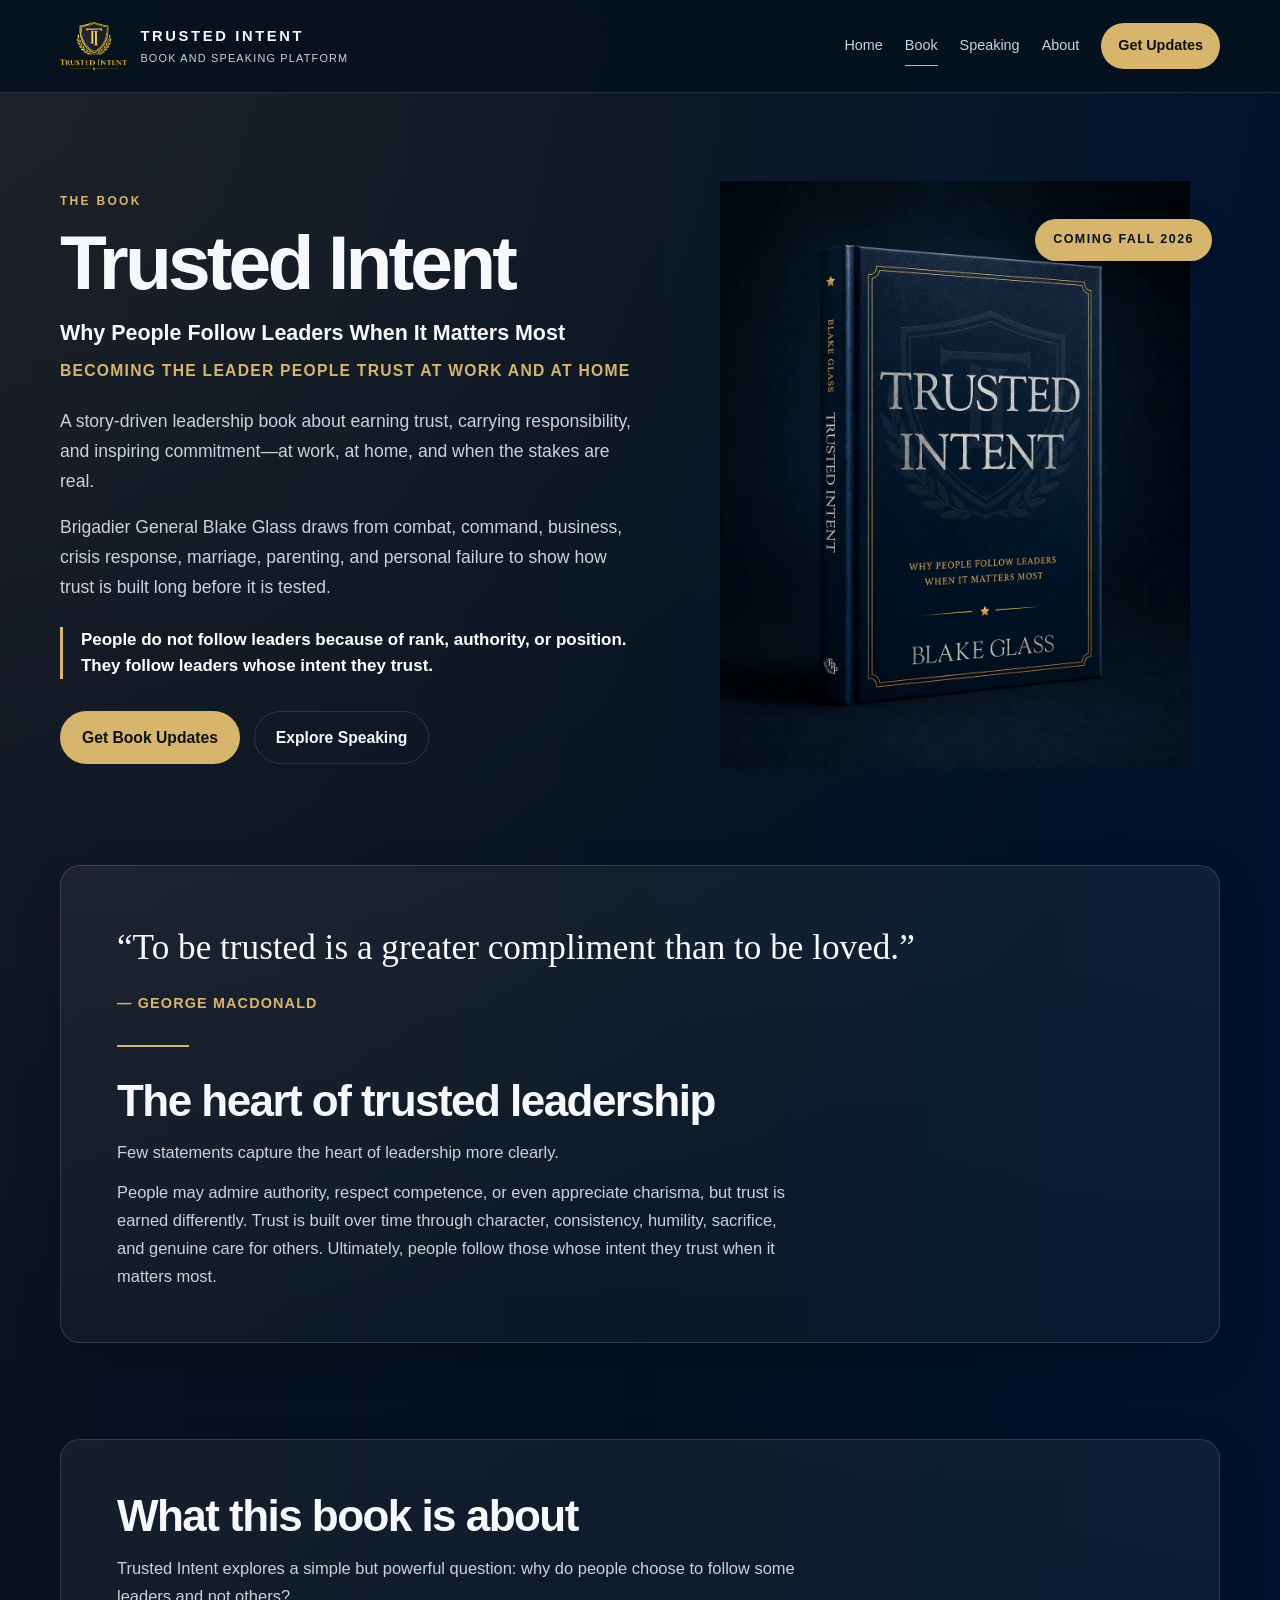
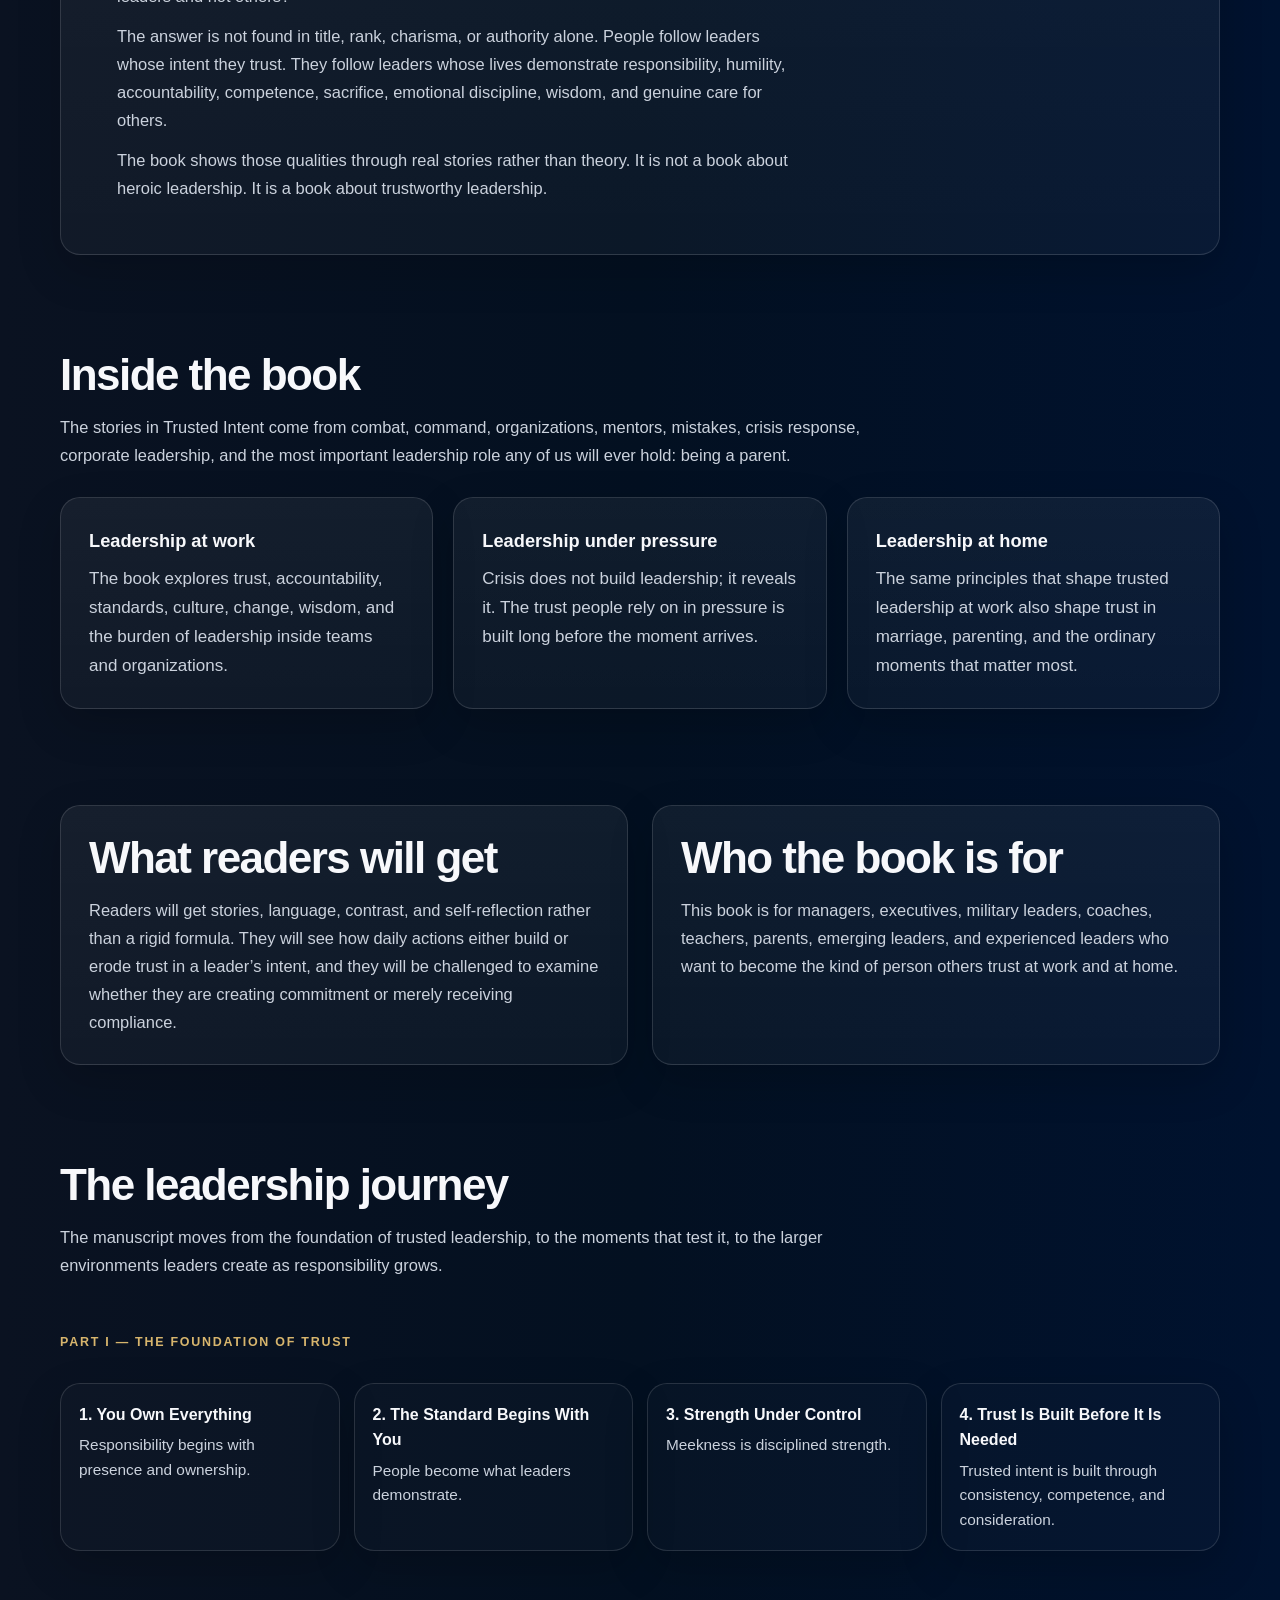
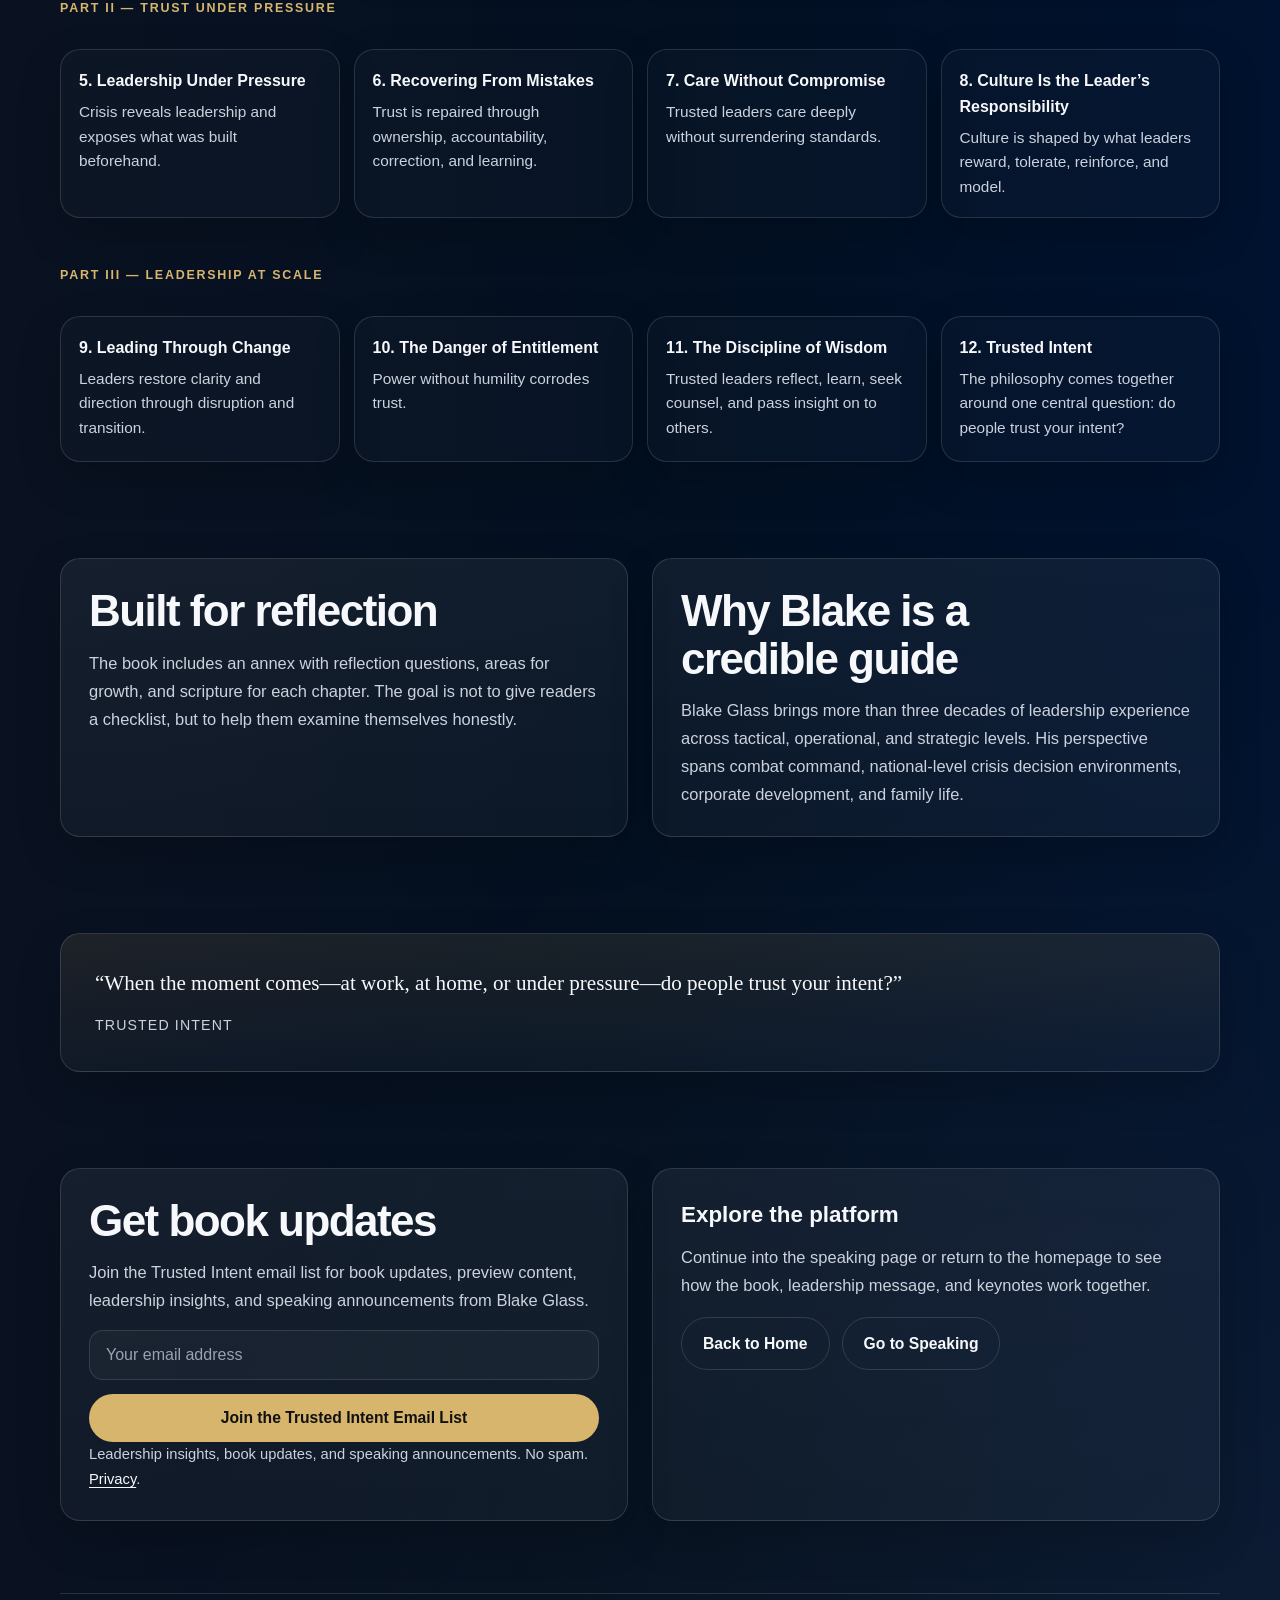
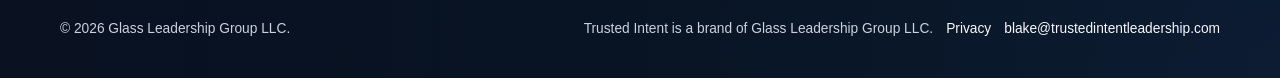
==== commit 90ab5c9f: "Restore George MacDonald book section" ====
--- a/book.html
+++ b/book.html
@@ -408,6 +408,38 @@
       letter-spacing: 0.08em;
     }
 
+    .editorial-section {
+      padding-top: 24px;
+    }
+
+    .quote-inline {
+      max-width: 820px;
+    }
+
+    .quote-inline p {
+      margin: 0;
+      color: var(--text);
+      font-size: clamp(1.55rem, 3vw, 2.2rem);
+      line-height: 1.35;
+    }
+
+    .quote-author {
+      display: block;
+      margin-top: 14px;
+      color: var(--gold);
+      font-size: 0.9rem;
+      font-weight: 700;
+      letter-spacing: 0.08em;
+      text-transform: uppercase;
+    }
+
+    .editorial-divider {
+      width: 72px;
+      height: 2px;
+      margin: 30px 0;
+      background: var(--gold);
+    }
+
     .editorial-panel {
       padding: 52px 56px;
     }
@@ -694,13 +726,25 @@
       </div>
     </section>
 
-    <section>
+    <section class="editorial-section">
       <div class="wrap">
-        <div class="quote">
-          <p>
-            “Authority can produce compliance. Trusted intent produces commitment.”
-          </p>
-          <small>Trusted Intent</small>
+        <div class="panel editorial-panel">
+          <div class="quote-inline">
+            <p>“To be trusted is a greater compliment than to be loved.”</p>
+            <small class="quote-author">— George MacDonald</small>
+          </div>
+
+          <div class="editorial-divider"></div>
+
+          <h2 class="section-title">The heart of trusted leadership</h2>
+
+          <p class="section-copy editorial-copy">
+            Few statements capture the heart of leadership more clearly.
+          </p>
+
+          <p class="section-copy editorial-copy">
+            People may admire authority, respect competence, or even appreciate charisma, but trust is earned differently. Trust is built over time through character, consistency, humility, sacrifice, and genuine care for others. Ultimately, people follow those whose intent they trust when it matters most.
+          </p>
         </div>
       </div>
     </section>
